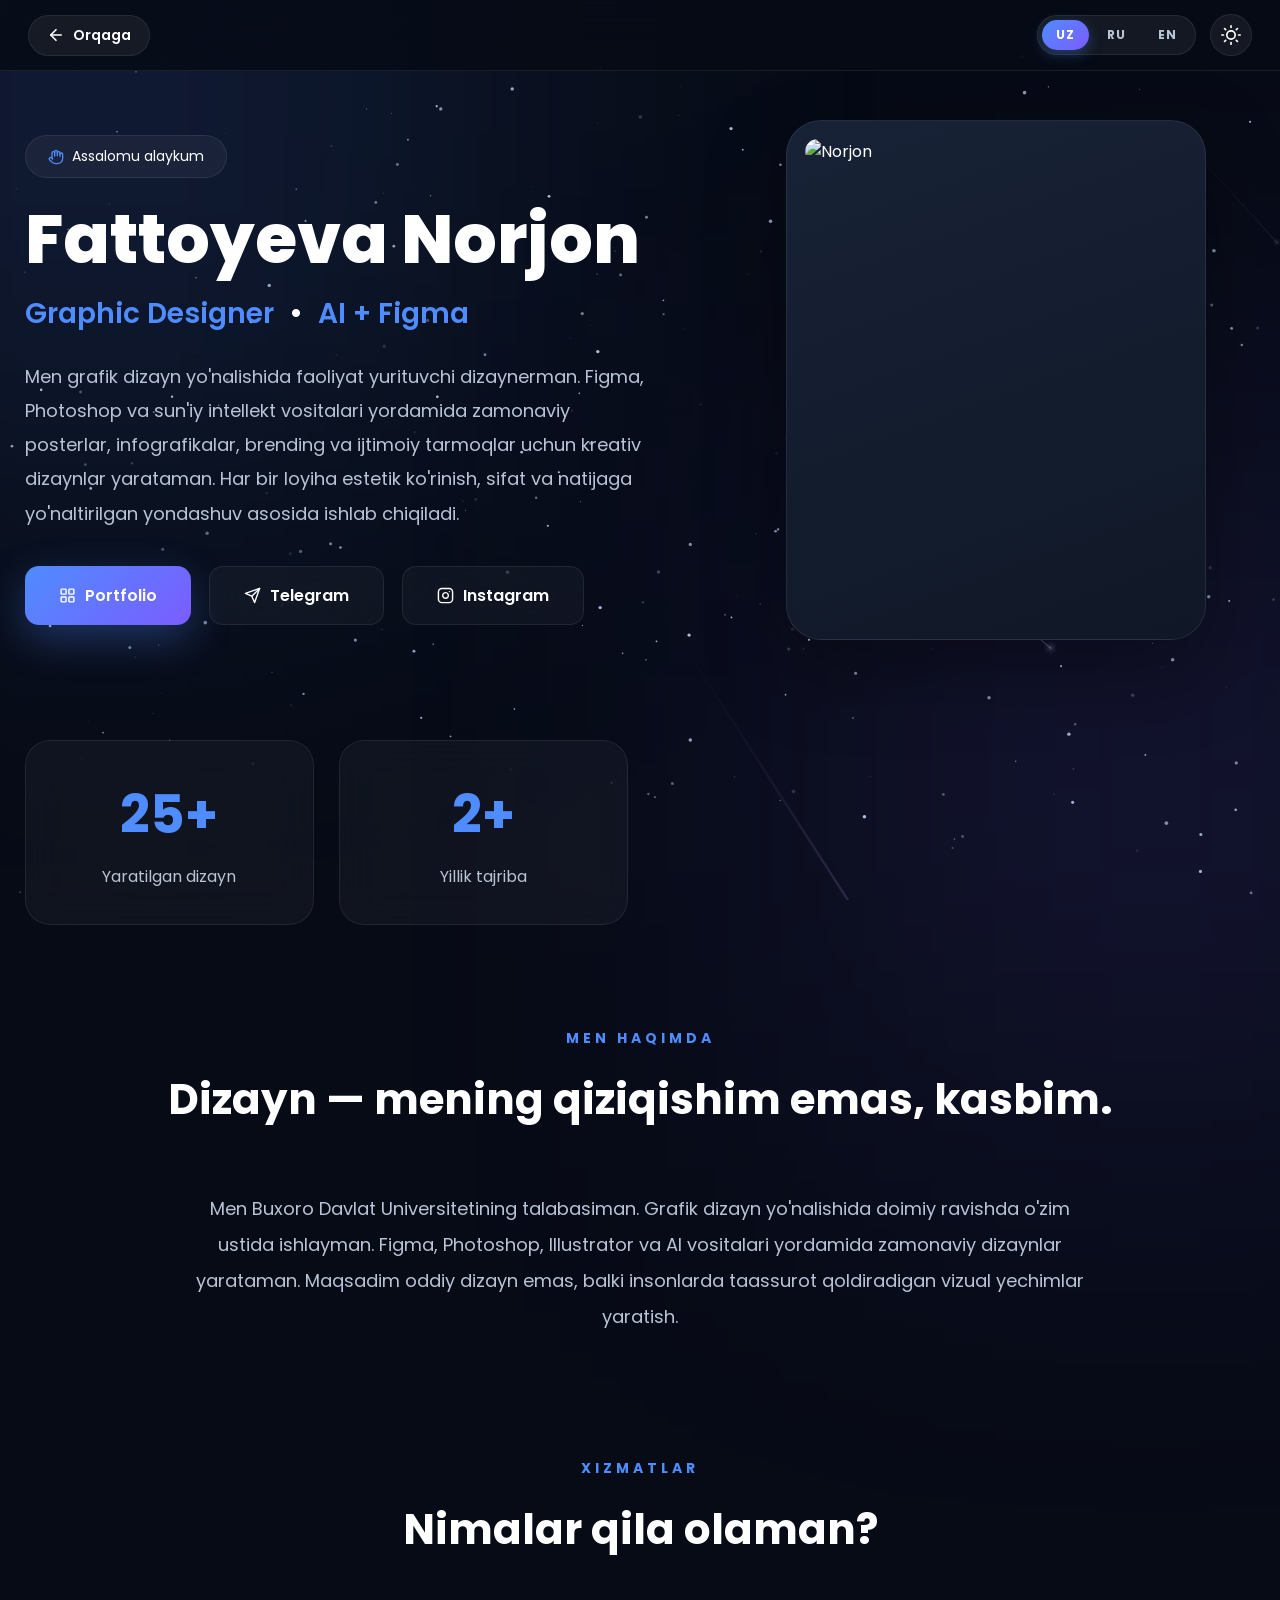
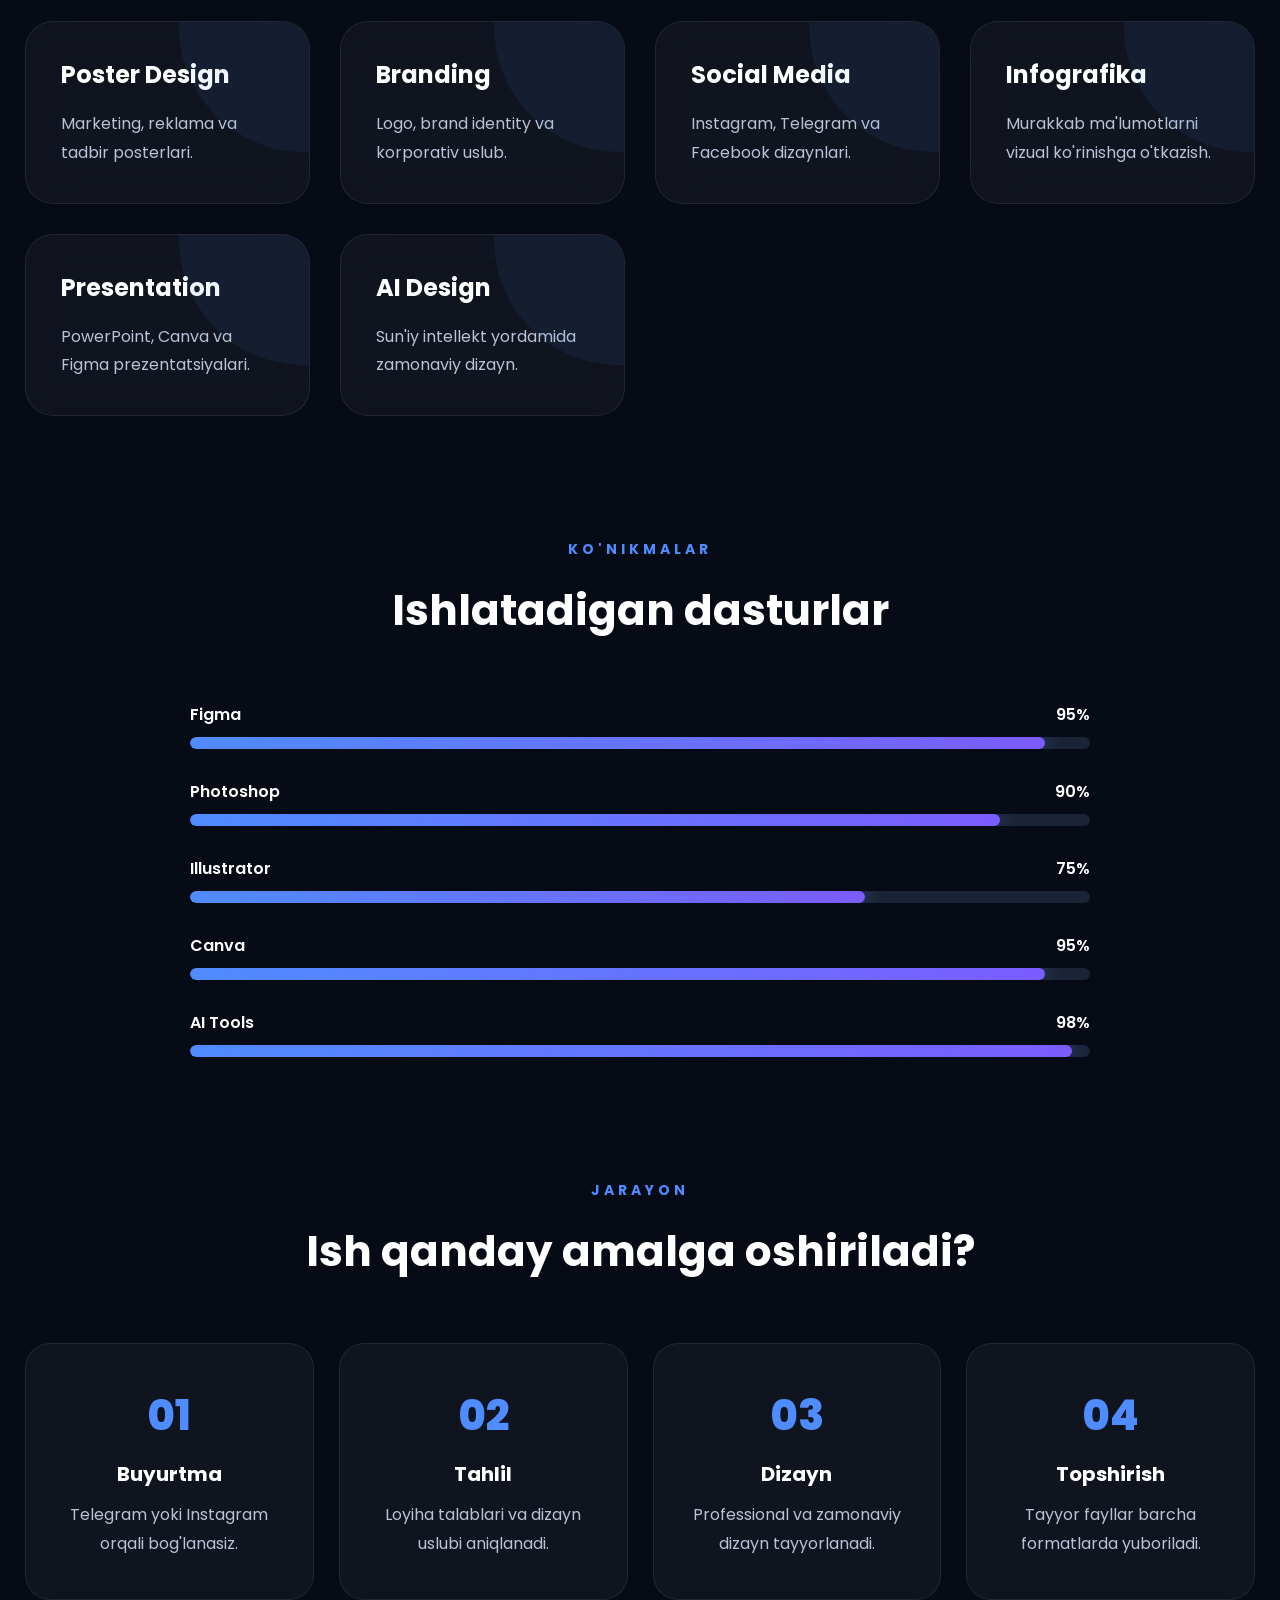
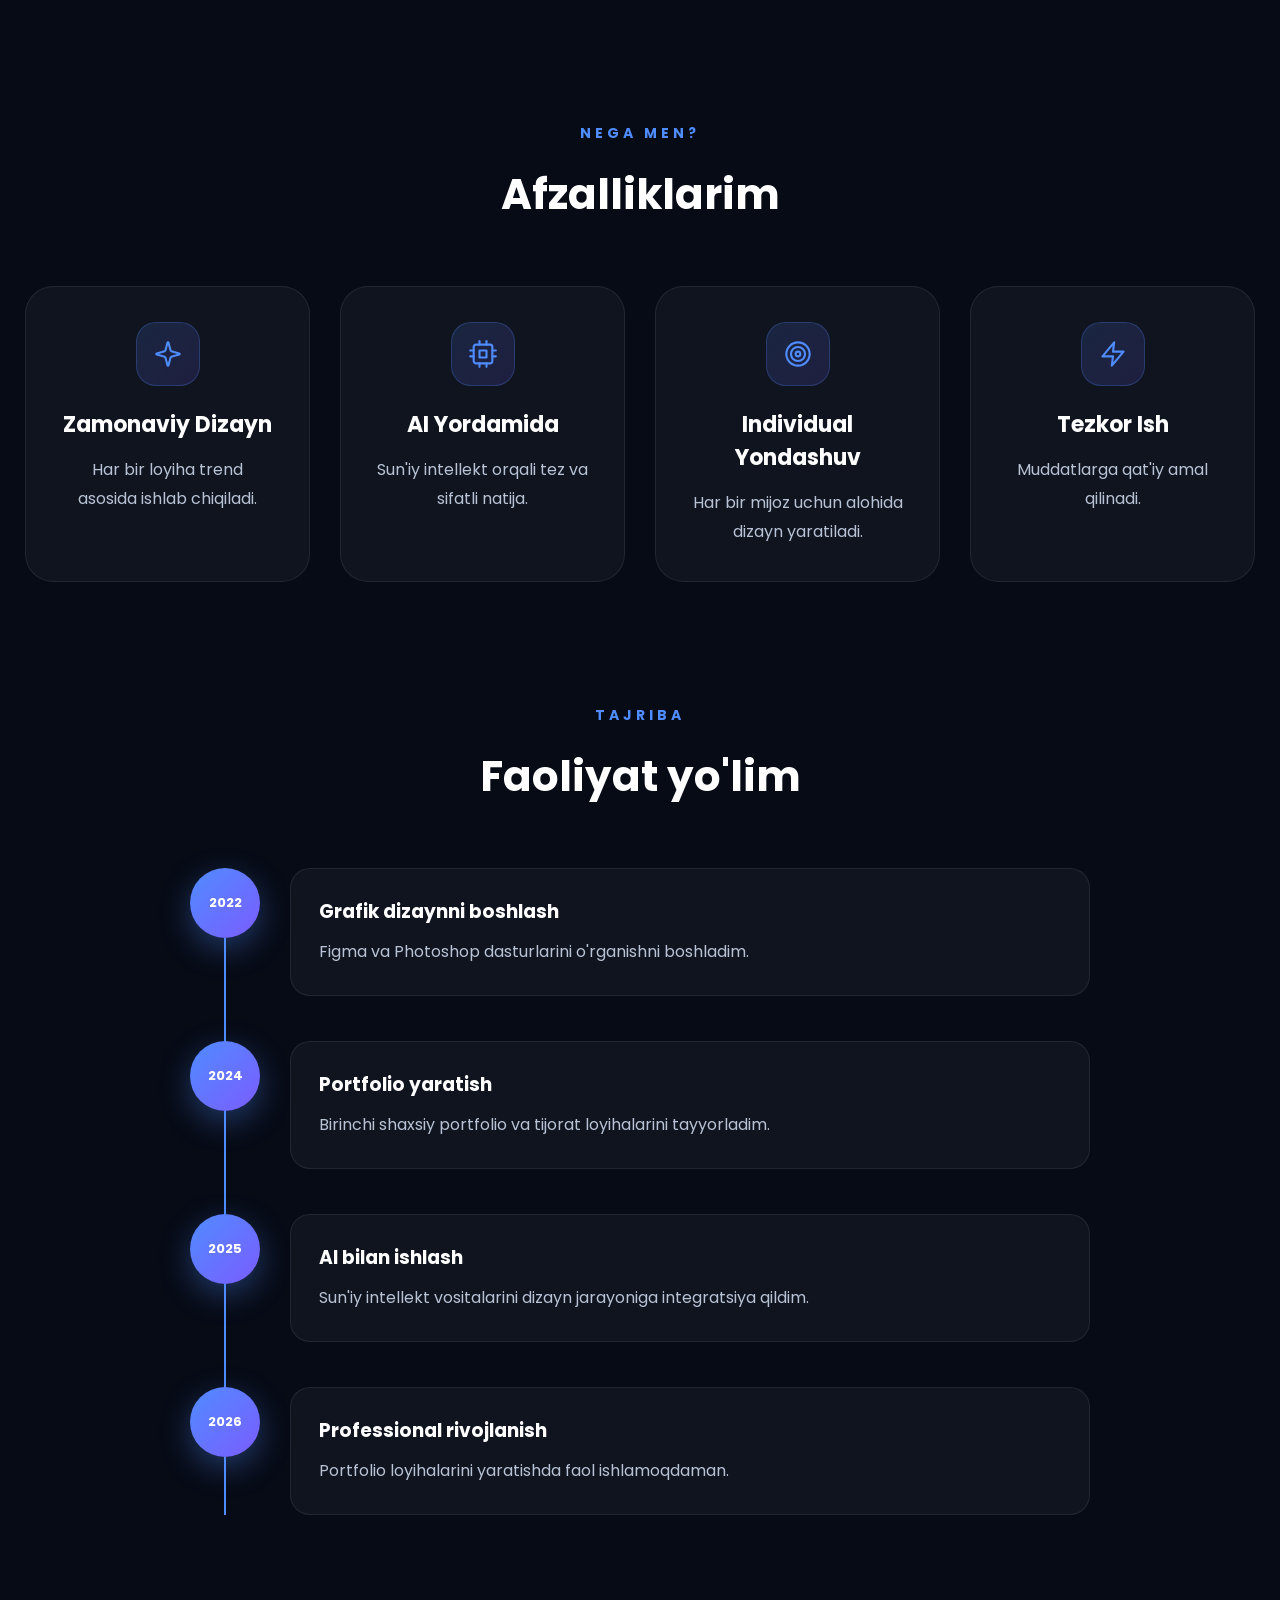
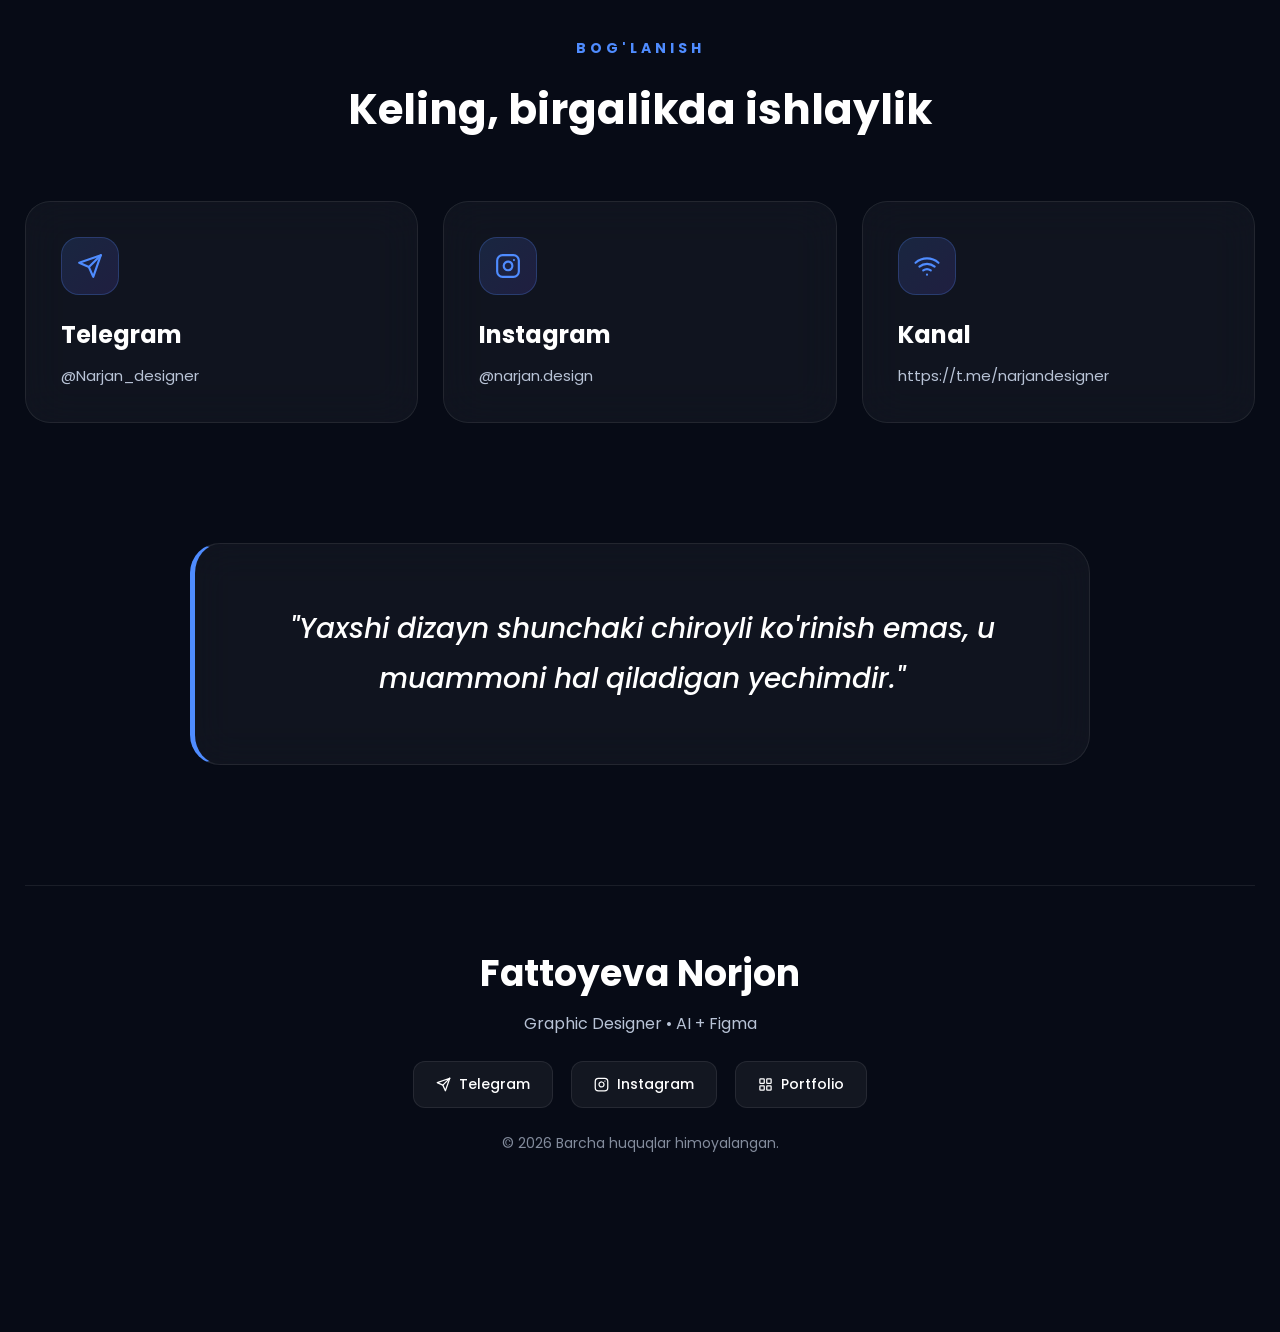
==== about2.html @ 1edca481 "Add files via upload" ====
<!DOCTYPE html>
<html lang="uz" data-theme="dark">

<head>
    <meta charset="UTF-8">
    <meta name="viewport" content="width=device-width, initial-scale=1.0">
    <title>Men haqimda | Fattoyeva Norjon | Dizayner</title>
    <link rel="stylesheet" href="style2.css">
    <link href="https://fonts.googleapis.com/css2?family=Poppins:wght@300;400;500;600;700;800&display=swap" rel="stylesheet">
</head>

<body>

    <canvas id="starCanvas" aria-hidden="true"></canvas>

    <!-- TOP BAR: Back + Language + Theme -->
    <div class="topbar">
        <a href="index.html" class="back-btn" id="backBtn">
            <svg width="18" height="18" viewBox="0 0 24 24" fill="none" stroke="currentColor" stroke-width="2.2" stroke-linecap="round" stroke-linejoin="round"><path d="M19 12H5"/><path d="m12 5-7 7 7 7"/></svg>
            <span data-i18n="back">Orqaga</span>
        </a>

        <div class="topbar-right">
            <!-- Language switcher -->
            <div class="lang-switcher">
                <button class="lang-btn active" data-lang="uz">UZ</button>
                <button class="lang-btn" data-lang="ru">RU</button>
                <button class="lang-btn" data-lang="en">EN</button>
            </div>

            <!-- Theme toggle -->
            <button class="theme-toggle" id="themeToggle" aria-label="Toggle theme">
                <span class="theme-icon sun">
                    <svg width="20" height="20" viewBox="0 0 24 24" fill="none" stroke="currentColor" stroke-width="2" stroke-linecap="round" stroke-linejoin="round"><circle cx="12" cy="12" r="5"/><line x1="12" y1="1" x2="12" y2="3"/><line x1="12" y1="21" x2="12" y2="23"/><line x1="4.22" y1="4.22" x2="5.64" y2="5.64"/><line x1="18.36" y1="18.36" x2="19.78" y2="19.78"/><line x1="1" y1="12" x2="3" y2="12"/><line x1="21" y1="12" x2="23" y2="12"/><line x1="4.22" y1="19.78" x2="5.64" y2="18.36"/><line x1="18.36" y1="5.64" x2="19.78" y2="4.22"/></svg>
                </span>
                <span class="theme-icon moon">
                    <svg width="20" height="20" viewBox="0 0 24 24" fill="none" stroke="currentColor" stroke-width="2" stroke-linecap="round" stroke-linejoin="round"><path d="M21 12.79A9 9 0 1 1 11.21 3 7 7 0 0 0 21 12.79z"/></svg>
                </span>
            </button>
        </div>
    </div>

    <section class="about2">
        <div class="about2-container">

            <!-- HERO -->
            <div class="about2-hero">
                <div class="about2-left">
                    <span class="about2-badge">
                        <svg width="16" height="16" viewBox="0 0 24 24" fill="none" stroke="currentColor" stroke-width="2" stroke-linecap="round" stroke-linejoin="round"><path d="M18 11V6a2 2 0 0 0-2-2 2 2 0 0 0-2 2"/><path d="M14 10V4a2 2 0 0 0-2-2 2 2 0 0 0-2 2v2"/><path d="M10 10.5V6a2 2 0 0 0-2-2 2 2 0 0 0-2 2v8"/><path d="M18 8a2 2 0 1 1 4 0v6a8 8 0 0 1-8 8h-2c-2.8 0-4.5-.86-5.99-2.34l-3.6-3.6a2 2 0 0 1 2.83-2.82L7 15"/></svg>
                        <span data-i18n="greeting">Assalomu alaykum</span>
                    </span>
                    <h1 class="about2-name">Fattoyeva Norjon</h1>
                    <h2 class="about2-job">Graphic Designer <span>•</span> AI + Figma</h2>
                    <p class="about2-text" data-i18n="heroDesc">
                        Men grafik dizayn yo'nalishida faoliyat yurituvchi dizaynerman. Figma, Photoshop va sun'iy intellekt vositalari yordamida zamonaviy posterlar, infografikalar, brending va ijtimoiy tarmoqlar uchun kreativ dizaynlar yarataman. Har bir loyiha estetik ko'rinish,
                        sifat va natijaga yo'naltirilgan yondashuv asosida ishlab chiqiladi.
                    </p>
                    <div class="about2-buttons">
                        <a href="image.html" class="about2-btn">
                            <svg width="18" height="18" viewBox="0 0 24 24" fill="none" stroke="currentColor" stroke-width="2" stroke-linecap="round" stroke-linejoin="round"><rect x="3" y="3" width="7" height="7" rx="1"/><rect x="14" y="3" width="7" height="7" rx="1"/><rect x="14" y="14" width="7" height="7" rx="1"/><rect x="3" y="14" width="7" height="7" rx="1"/></svg>                            Portfolio
                        </a>
                        <a href="https://t.me/Narjan_designer" class="about2-btn2">
                            <svg width="18" height="18" viewBox="0 0 24 24" fill="none" stroke="currentColor" stroke-width="2" stroke-linecap="round" stroke-linejoin="round"><line x1="22" y1="2" x2="11" y2="13"/><polygon points="22 2 15 22 11 13 2 9 22 2"/></svg>                            Telegram
                        </a>
                        <a href="https://instagram.com/narjan_designer" class="about2-btn2">
                            <svg width="18" height="18" viewBox="0 0 24 24" fill="none" stroke="currentColor" stroke-width="2" stroke-linecap="round" stroke-linejoin="round"><rect x="2" y="2" width="20" height="20" rx="5" ry="5"/><path d="M16 11.37A4 4 0 1 1 12.63 8 4 4 0 0 1 16 11.37z"/><line x1="17.5" y1="6.5" x2="17.51" y2="6.5"/></svg>                            Instagram
                        </a>
                    </div>
                </div>
                <div class="about2-right">
                    <div class="about2-image">
                        <img src="images/narjan.png" alt="Norjon">
                    </div>
                </div>
            </div>

            <!-- STATS -->
            <div class="about2-stats">
                <div class="about2-stat">
                    <h2>25+</h2>
                    <p data-i18n="stat1">Yaratilgan dizayn</p>
                </div>
                <div class="about2-stat">
                    <h2>2+</h2>
                    <p data-i18n="stat2">Yillik tajriba</p>
                </div>
            </div>

            <!-- ABOUT -->
            <section class="about2-about">
                <div class="about2-title">
                    <span data-i18n="aboutLabel">MEN HAQIMDA</span>
                    <h2 data-i18n="aboutTitle">Dizayn — mening qiziqishim emas, kasbim.</h2>
                </div>
                <p data-i18n="aboutDesc">
                    Men Buxoro Davlat Universitetining talabasiman. Grafik dizayn yo'nalishida doimiy ravishda o'zim ustida ishlayman. Figma, Photoshop, Illustrator va AI vositalari yordamida zamonaviy dizaynlar yarataman. Maqsadim oddiy dizayn emas, balki insonlarda taassurot
                    qoldiradigan vizual yechimlar yaratish.
                </p>
            </section>

            <!-- SERVICES -->
            <section class="about2-services">
                <div class="about2-title">
                    <span data-i18n="servicesLabel">XIZMATLAR</span>
                    <h2 data-i18n="servicesTitle">Nimalar qila olaman?</h2>
                </div>
                <div class="about2-grid">
                    <div class="about2-card">
                        <h3>Poster Design</h3>
                        <p data-i18n="service1">Marketing, reklama va tadbir posterlari.</p>
                    </div>
                    <div class="about2-card">
                        <h3>Branding</h3>
                        <p data-i18n="service2">Logo, brand identity va korporativ uslub.</p>
                    </div>
                    <div class="about2-card">
                        <h3>Social Media</h3>
                        <p data-i18n="service3">Instagram, Telegram va Facebook dizaynlari.</p>
                    </div>
                    <div class="about2-card">
                        <h3>Infografika</h3>
                        <p data-i18n="service4">Murakkab ma'lumotlarni vizual ko'rinishga o'tkazish.</p>
                    </div>
                    <div class="about2-card">
                        <h3>Presentation</h3>
                        <p data-i18n="service5">PowerPoint, Canva va Figma prezentatsiyalari.</p>
                    </div>
                    <div class="about2-card">
                        <h3>AI Design</h3>
                        <p data-i18n="service6">Sun'iy intellekt yordamida zamonaviy dizayn.</p>
                    </div>
                </div>
            </section>

            <!-- SKILLS -->
            <section class="about2-skills">
                <div class="about2-title">
                    <span data-i18n="skillsLabel">KO'NIKMALAR</span>
                    <h2 data-i18n="skillsTitle">Ishlatadigan dasturlar</h2>
                </div>
                <div class="about2-skill-list">
                    <div class="about2-skill">
                        <div class="about2-skill-head"><span>Figma</span><span>95%</span></div>
                        <div class="about2-progress">
                            <div class="about2-progress-fill" style="width:95%"></div>
                        </div>
                    </div>
                    <div class="about2-skill">
                        <div class="about2-skill-head"><span>Photoshop</span><span>90%</span></div>
                        <div class="about2-progress">
                            <div class="about2-progress-fill" style="width:90%"></div>
                        </div>
                    </div>
                    <div class="about2-skill">
                        <div class="about2-skill-head"><span>Illustrator</span><span>75%</span></div>
                        <div class="about2-progress">
                            <div class="about2-progress-fill" style="width:75%"></div>
                        </div>
                    </div>
                    <div class="about2-skill">
                        <div class="about2-skill-head"><span>Canva</span><span>95%</span></div>
                        <div class="about2-progress">
                            <div class="about2-progress-fill" style="width:95%"></div>
                        </div>
                    </div>
                    <div class="about2-skill">
                        <div class="about2-skill-head"><span>AI Tools</span><span>98%</span></div>
                        <div class="about2-progress">
                            <div class="about2-progress-fill" style="width:98%"></div>
                        </div>
                    </div>
                </div>
            </section>

            <!-- PROCESS -->
            <section class="about2-process">
                <div class="about2-title">
                    <span data-i18n="processLabel">JARAYON</span>
                    <h2 data-i18n="processTitle">Ish qanday amalga oshiriladi?</h2>
                </div>
                <div class="about2-process-grid">
                    <div class="about2-process-card">
                        <h3>01</h3>
                        <h4 data-i18n="p1title">Buyurtma</h4>
                        <p data-i18n="p1desc">Telegram yoki Instagram orqali bog'lanasiz.</p>
                    </div>
                    <div class="about2-process-card">
                        <h3>02</h3>
                        <h4 data-i18n="p2title">Tahlil</h4>
                        <p data-i18n="p2desc">Loyiha talablari va dizayn uslubi aniqlanadi.</p>
                    </div>
                    <div class="about2-process-card">
                        <h3>03</h3>
                        <h4 data-i18n="p3title">Dizayn</h4>
                        <p data-i18n="p3desc">Professional va zamonaviy dizayn tayyorlanadi.</p>
                    </div>
                    <div class="about2-process-card">
                        <h3>04</h3>
                        <h4 data-i18n="p4title">Topshirish</h4>
                        <p data-i18n="p4desc">Tayyor fayllar barcha formatlarda yuboriladi.</p>
                    </div>
                </div>
            </section>

            <!-- WHY ME -->
            <section class="about2-why">
                <div class="about2-title">
                    <span data-i18n="whyLabel">NEGA MEN?</span>
                    <h2 data-i18n="whyTitle">Afzalliklarim</h2>
                </div>
                <div class="about2-why-grid">
                    <div class="about2-why-card">
                        <div class="about2-why-icon">
                            <svg width="28" height="28" viewBox="0 0 24 24" fill="none" stroke="currentColor" stroke-width="1.8" stroke-linecap="round" stroke-linejoin="round"><path d="M9.937 15.5A2 2 0 0 0 8.5 14.063l-6.135-1.582a.5.5 0 0 1 0-.962L8.5 9.936A2 2 0 0 0 9.937 8.5l1.582-6.135a.5.5 0 0 1 .963 0L14.063 8.5A2 2 0 0 0 15.5 9.937l6.135 1.581a.5.5 0 0 1 0 .964L15.5 14.063a2 2 0 0 0-1.437 1.437l-1.582 6.135a.5.5 0 0 1-.963 0z"/></svg>
                        </div>
                        <h3 data-i18n="why1title">Zamonaviy Dizayn</h3>
                        <p data-i18n="why1desc">Har bir loyiha trend asosida ishlab chiqiladi.</p>
                    </div>
                    <div class="about2-why-card">
                        <div class="about2-why-icon">
                            <svg width="28" height="28" viewBox="0 0 24 24" fill="none" stroke="currentColor" stroke-width="1.8" stroke-linecap="round" stroke-linejoin="round"><rect x="4" y="4" width="16" height="16" rx="2"/><rect x="9" y="9" width="6" height="6"/><line x1="9" y1="1" x2="9" y2="4"/><line x1="15" y1="1" x2="15" y2="4"/><line x1="9" y1="20" x2="9" y2="23"/><line x1="15" y1="20" x2="15" y2="23"/><line x1="20" y1="9" x2="23" y2="9"/><line x1="20" y1="14" x2="23" y2="14"/><line x1="1" y1="9" x2="4" y2="9"/><line x1="1" y1="14" x2="4" y2="14"/></svg>
                        </div>
                        <h3 data-i18n="why2title">AI Yordamida</h3>
                        <p data-i18n="why2desc">Sun'iy intellekt orqali tez va sifatli natija.</p>
                    </div>
                    <div class="about2-why-card">
                        <div class="about2-why-icon">
                            <svg width="28" height="28" viewBox="0 0 24 24" fill="none" stroke="currentColor" stroke-width="1.8" stroke-linecap="round" stroke-linejoin="round"><circle cx="12" cy="12" r="10"/><circle cx="12" cy="12" r="6"/><circle cx="12" cy="12" r="2"/></svg>
                        </div>
                        <h3 data-i18n="why3title">Individual Yondashuv</h3>
                        <p data-i18n="why3desc">Har bir mijoz uchun alohida dizayn yaratiladi.</p>
                    </div>
                    <div class="about2-why-card">
                        <div class="about2-why-icon">
                            <svg width="28" height="28" viewBox="0 0 24 24" fill="none" stroke="currentColor" stroke-width="1.8" stroke-linecap="round" stroke-linejoin="round"><polygon points="13 2 3 14 12 14 11 22 21 10 12 10 13 2"/></svg>
                        </div>
                        <h3 data-i18n="why4title">Tezkor Ish</h3>
                        <p data-i18n="why4desc">Muddatlarga qat'iy amal qilinadi.</p>
                    </div>
                </div>
            </section>

            <!-- EXPERIENCE -->
            <section class="about2-experience">
                <div class="about2-title">
                    <span data-i18n="expLabel">TAJRIBA</span>
                    <h2 data-i18n="expTitle">Faoliyat yo'lim</h2>
                </div>
                <div class="about2-timeline">
                    <div class="about2-time-item">
                        <div class="about2-year">2022</div>
                        <div class="about2-content">
                            <h3 data-i18n="exp1title">Grafik dizaynni boshlash</h3>
                            <p data-i18n="exp1desc">Figma va Photoshop dasturlarini o'rganishni boshladim.</p>
                        </div>
                    </div>
                    <div class="about2-time-item">
                        <div class="about2-year">2024</div>
                        <div class="about2-content">
                            <h3 data-i18n="exp2title">Portfolio yaratish</h3>
                            <p data-i18n="exp2desc">Birinchi shaxsiy portfolio va tijorat loyihalarini tayyorladim.</p>
                        </div>
                    </div>
                    <div class="about2-time-item">
                        <div class="about2-year">2025</div>
                        <div class="about2-content">
                            <h3 data-i18n="exp3title">AI bilan ishlash</h3>
                            <p data-i18n="exp3desc">Sun'iy intellekt vositalarini dizayn jarayoniga integratsiya qildim.</p>
                        </div>
                    </div>
                    <div class="about2-time-item">
                        <div class="about2-year">2026</div>
                        <div class="about2-content">
                            <h3 data-i18n="exp4title">Professional rivojlanish</h3>
                            <p data-i18n="exp4desc">Portfolio loyihalarini yaratishda faol ishlamoqdaman.</p>
                        </div>
                    </div>
                </div>
            </section>

            <!-- CONTACT -->
            <section class="about2-contact">
                <div class="about2-title">
                    <span data-i18n="contactLabel">BOG'LANISH</span>
                    <h2 data-i18n="contactTitle">Keling, birgalikda ishlaylik</h2>
                </div>
                <div class="about2-contact-grid">
                    <a href="https://t.me/Narjan_designer" class="about2-contact-card">
                        <div class="about2-contact-icon">
                            <svg width="26" height="26" viewBox="0 0 24 24" fill="none" stroke="currentColor" stroke-width="2" stroke-linecap="round" stroke-linejoin="round"><line x1="22" y1="2" x2="11" y2="13"/><polygon points="22 2 15 22 11 13 2 9 22 2"/></svg>
                        </div>
                        <h3>Telegram</h3>
                        <p>@Narjan_designer</p>
                    </a>
                    <a href="#" class="about2-contact-card">
                        <div class="about2-contact-icon">
                            <svg width="26" height="26" viewBox="0 0 24 24" fill="none" stroke="currentColor" stroke-width="2" stroke-linecap="round" stroke-linejoin="round"><rect x="2" y="2" width="20" height="20" rx="5" ry="5"/><path d="M16 11.37A4 4 0 1 1 12.63 8 4 4 0 0 1 16 11.37z"/><line x1="17.5" y1="6.5" x2="17.51" y2="6.5"/></svg>
                        </div>
                        <h3>Instagram</h3>
                        <p>@narjan.design</p>
                    </a>
                    <a href="https://t.me/narjandesigner" class="about2-contact-card">
                        <div class="about2-contact-icon">
                            <svg width="26" height="26" viewBox="0 0 24 24" fill="none" stroke="currentColor" stroke-width="2" stroke-linecap="round" stroke-linejoin="round"><path d="M5 12.55a11 11 0 0 1 14.08 0"/><path d="M1.42 9a16 16 0 0 1 21.16 0"/><path d="M8.53 16.11a6 6 0 0 1 6.95 0"/><line x1="12" y1="20" x2="12.01" y2="20"/></svg>
                        </div>
                        <h3 data-i18n="channel">Kanal</h3>
                        <p>https://t.me/narjandesigner</p>
                    </a>
                </div>
            </section>

            <!-- QUOTE -->
            <section class="about2-quote">
                <blockquote data-i18n="quote">
                    "Yaxshi dizayn shunchaki chiroyli ko'rinish emas, u muammoni hal qiladigan yechimdir."
                </blockquote>
            </section>

            <!-- FOOTER -->
            <footer class="about2-footer">
                <h2>Fattoyeva Norjon</h2>
                <p>Graphic Designer • AI + Figma</p>
                <div class="about2-social">
                    <a href="https://t.me/Narjan_designer">
                        <svg width="16" height="16" viewBox="0 0 24 24" fill="none" stroke="currentColor" stroke-width="2" stroke-linecap="round" stroke-linejoin="round"><line x1="22" y1="2" x2="11" y2="13"/><polygon points="22 2 15 22 11 13 2 9 22 2"/></svg>                        Telegram
                    </a>
                    <a href="https://instagram.com/narjan.design">
                        <svg width="16" height="16" viewBox="0 0 24 24" fill="none" stroke="currentColor" stroke-width="2" stroke-linecap="round" stroke-linejoin="round"><rect x="2" y="2" width="20" height="20" rx="5" ry="5"/><path d="M16 11.37A4 4 0 1 1 12.63 8 4 4 0 0 1 16 11.37z"/><line x1="17.5" y1="6.5" x2="17.51" y2="6.5"/></svg>                        Instagram
                    </a>
                    <a href="image.html">
                        <svg width="16" height="16" viewBox="0 0 24 24" fill="none" stroke="currentColor" stroke-width="2" stroke-linecap="round" stroke-linejoin="round"><rect x="3" y="3" width="7" height="7" rx="1"/><rect x="14" y="3" width="7" height="7" rx="1"/><rect x="14" y="14" width="7" height="7" rx="1"/><rect x="3" y="14" width="7" height="7" rx="1"/></svg>                        Portfolio
                    </a>
                </div>
                <p class="about2-copy" data-i18n="copyright">© 2026 Barcha huquqlar himoyalangan.</p>
            </footer>

        </div>
    </section>

    <script>
        /* ══════════════════════════════════════
                                                                       1. TRANSLATIONS
                                                                    ══════════════════════════════════════ */
        const translations = {
            uz: {
                back: "Orqaga",
                greeting: "Assalomu alaykum",
                heroDesc: "Men grafik dizayn yo'nalishida faoliyat yurituvchi dizaynerman. Figma, Photoshop va sun'iy intellekt vositalari yordamida zamonaviy posterlar, infografikalar, brending va ijtimoiy tarmoqlar uchun kreativ dizaynlar yarataman. Har bir loyiha estetik ko'rinish, sifat va natijaga yo'naltirilgan yondashuv asosida ishlab chiqiladi.",
                stat1: "Yaratilgan dizayn",
                stat2: "Yillik tajriba",
                aboutLabel: "MEN HAQIMDA",
                aboutTitle: "Dizayn — mening qiziqishim emas, kasbim.",
                aboutDesc: "Men Buxoro Davlat Universitetining talabasiman. Grafik dizayn yo'nalishida doimiy ravishda o'zim ustida ishlayman. Figma, Photoshop, Illustrator va AI vositalari yordamida zamonaviy dizaynlar yarataman. Maqsadim oddiy dizayn emas, balki insonlarda taassurot qoldiradigan vizual yechimlar yaratish.",
                servicesLabel: "XIZMATLAR",
                servicesTitle: "Nimalar qila olaman?",
                service1: "Marketing, reklama va tadbir posterlari.",
                service2: "Logo, brand identity va korporativ uslub.",
                service3: "Instagram, Telegram va Facebook dizaynlari.",
                service4: "Murakkab ma'lumotlarni vizual ko'rinishga o'tkazish.",
                service5: "PowerPoint, Canva va Figma prezentatsiyalari.",
                service6: "Sun'iy intellekt yordamida zamonaviy dizayn.",
                skillsLabel: "KO'NIKMALAR",
                skillsTitle: "Ishlatadigan dasturlar",
                processLabel: "JARAYON",
                processTitle: "Ish qanday amalga oshiriladi?",
                p1title: "Buyurtma",
                p1desc: "Telegram yoki Instagram orqali bog'lanasiz.",
                p2title: "Tahlil",
                p2desc: "Loyiha talablari va dizayn uslubi aniqlanadi.",
                p3title: "Dizayn",
                p3desc: "Professional va zamonaviy dizayn tayyorlanadi.",
                p4title: "Topshirish",
                p4desc: "Tayyor fayllar barcha formatlarda yuboriladi.",
                whyLabel: "NEGA MEN?",
                whyTitle: "Afzalliklarim",
                why1title: "Zamonaviy Dizayn",
                why1desc: "Har bir loyiha trend asosida ishlab chiqiladi.",
                why2title: "AI Yordamida",
                why2desc: "Sun'iy intellekt orqali tez va sifatli natija.",
                why3title: "Individual Yondashuv",
                why3desc: "Har bir mijoz uchun alohida dizayn yaratiladi.",
                why4title: "Tezkor Ish",
                why4desc: "Muddatlarga qat'iy amal qilinadi.",
                expLabel: "TAJRIBA",
                expTitle: "Faoliyat yo'lim",
                exp1title: "Grafik dizaynni boshlash",
                exp1desc: "Figma va Photoshop dasturlarini o'rganishni boshladim.",
                exp2title: "Portfolio yaratish",
                exp2desc: "Birinchi shaxsiy portfolio va tijorat loyihalarini tayyorladim.",
                exp3title: "AI bilan ishlash",
                exp3desc: "Sun'iy intellekt vositalarini dizayn jarayoniga integratsiya qildim.",
                exp4title: "Professional rivojlanish",
                exp4desc: "Portfolio loyihalarini yaratishda faol ishlamoqdaman.",
                contactLabel: "BOG'LANISH",
                contactTitle: "Keling, birgalikda ishlaylik",
                channel: "Kanal",
                quote: '"Yaxshi dizayn shunchaki chiroyli ko\'rinish emas, u muammoni hal qiladigan yechimdir."',
                copyright: "© 2026 Barcha huquqlar himoyalangan."
            },
            ru: {
                back: "Назад",
                greeting: "Добро пожаловать",
                heroDesc: "Я дизайнер, работающий в сфере графического дизайна. Создаю современные постеры, инфографику, брендинг и креативные дизайны для социальных сетей с помощью Figma, Photoshop и инструментов искусственного интеллекта. Каждый проект разрабатывается с акцентом на эстетику, качество и результат.",
                stat1: "Создано дизайнов",
                stat2: "Лет опыта",
                aboutLabel: "ОБО МНЕ",
                aboutTitle: "Дизайн — это не хобби, это моя профессия.",
                aboutDesc: "Я студент Бухарского государственного университета. Постоянно совершенствую себя в области графического дизайна. Создаю современные дизайны с помощью Figma, Photoshop, Illustrator и инструментов AI. Моя цель — не просто дизайн, а визуальные решения, которые оставляют впечатление.",
                servicesLabel: "УСЛУГИ",
                servicesTitle: "Что я умею?",
                service1: "Постеры для маркетинга, рекламы и мероприятий.",
                service2: "Логотип, фирменный стиль и корпоративный дизайн.",
                service3: "Дизайн для Instagram, Telegram и Facebook.",
                service4: "Преобразование сложных данных в визуальный формат.",
                service5: "Презентации в PowerPoint, Canva и Figma.",
                service6: "Современный дизайн с помощью искусственного интеллекта.",
                skillsLabel: "НАВЫКИ",
                skillsTitle: "Инструменты",
                processLabel: "ПРОЦЕСС",
                processTitle: "Как происходит работа?",
                p1title: "Заказ",
                p1desc: "Свяжитесь через Telegram или Instagram.",
                p2title: "Анализ",
                p2desc: "Определяются требования и стиль дизайна.",
                p3title: "Дизайн",
                p3desc: "Подготавливается профессиональный современный дизайн.",
                p4title: "Сдача",
                p4desc: "Готовые файлы отправляются во всех форматах.",
                whyLabel: "ПОЧЕМУ Я?",
                whyTitle: "Мои преимущества",
                why1title: "Современный дизайн",
                why1desc: "Каждый проект разрабатывается на основе трендов.",
                why2title: "С помощью AI",
                why2desc: "Быстрый и качественный результат через ИИ.",
                why3title: "Индивидуальный подход",
                why3desc: "Для каждого клиента создаётся уникальный дизайн.",
                why4title: "Быстрая работа",
                why4desc: "Строгое соблюдение сроков.",
                expLabel: "ОПЫТ",
                expTitle: "Мой путь",
                exp1title: "Начало графического дизайна",
                exp1desc: "Начал изучать Figma и Photoshop.",
                exp2title: "Создание портфолио",
                exp2desc: "Подготовил первое портфолио и коммерческие проекты.",
                exp3title: "Работа с AI",
                exp3desc: "Интегрировал инструменты ИИ в процесс дизайна.",
                exp4title: "Профессиональное развитие",
                exp4desc: "Активно работаю над созданием портфолио.",
                contactLabel: "КОНТАКТЫ",
                contactTitle: "Давайте работать вместе",
                channel: "Канал",
                quote: '"Хороший дизайн — это не просто красивый вид, это решение, которое решает проблему."',
                copyright: "© 2026 Все права защищены."
            },
            en: {
                back: "Back",
                greeting: "Welcome",
                heroDesc: "I am a graphic designer specializing in visual design. I create modern posters, infographics, branding, and creative designs for social media using Figma, Photoshop, and AI tools. Every project is developed with a focus on aesthetics, quality, and results.",
                stat1: "Designs Created",
                stat2: "Years of Experience",
                aboutLabel: "ABOUT ME",
                aboutTitle: "Design is not just my passion — it's my profession.",
                aboutDesc: "I am a student at Bukhara State University. I constantly improve myself in graphic design. I create modern designs using Figma, Photoshop, Illustrator, and AI tools. My goal is not just design, but visual solutions that leave a lasting impression.",
                servicesLabel: "SERVICES",
                servicesTitle: "What can I do?",
                service1: "Marketing, advertising, and event posters.",
                service2: "Logo, brand identity, and corporate style.",
                service3: "Instagram, Telegram, and Facebook designs.",
                service4: "Transforming complex data into visual formats.",
                service5: "PowerPoint, Canva, and Figma presentations.",
                service6: "Modern design powered by artificial intelligence.",
                skillsLabel: "SKILLS",
                skillsTitle: "Tools I use",
                processLabel: "PROCESS",
                processTitle: "How does it work?",
                p1title: "Order",
                p1desc: "Contact me via Telegram or Instagram.",
                p2title: "Analysis",
                p2desc: "Project requirements and design style are defined.",
                p3title: "Design",
                p3desc: "A professional and modern design is prepared.",
                p4title: "Delivery",
                p4desc: "Final files are delivered in all formats.",
                whyLabel: "WHY ME?",
                whyTitle: "My Advantages",
                why1title: "Modern Design",
                why1desc: "Every project is developed based on current trends.",
                why2title: "AI-Powered",
                why2desc: "Fast and high-quality results through AI.",
                why3title: "Individual Approach",
                why3desc: "A unique design is created for each client.",
                why4title: "Fast Delivery",
                why4desc: "Strict adherence to deadlines.",
                expLabel: "EXPERIENCE",
                expTitle: "My Journey",
                exp1title: "Starting Graphic Design",
                exp1desc: "Started learning Figma and Photoshop.",
                exp2title: "Building Portfolio",
                exp2desc: "Prepared first personal portfolio and commercial projects.",
                exp3title: "Working with AI",
                exp3desc: "Integrated AI tools into the design process.",
                exp4title: "Professional Growth",
                exp4desc: "Actively working on portfolio projects.",
                contactLabel: "CONTACT",
                contactTitle: "Let's work together",
                channel: "Channel",
                quote: '"Good design is not just a beautiful appearance — it is a solution that solves a problem."',
                copyright: "© 2026 All rights reserved."
            }
        };

        let currentLang = localStorage.getItem('lang') || 'uz';

        function applyLang(lang) {
            currentLang = lang;
            localStorage.setItem('lang', lang);
            const t = translations[lang];
            document.querySelectorAll('[data-i18n]').forEach(el => {
                const key = el.getAttribute('data-i18n');
                if (t[key] !== undefined) el.textContent = t[key];
            });
            document.querySelectorAll('.lang-btn').forEach(btn => {
                btn.classList.toggle('active', btn.dataset.lang === lang);
            });
            document.documentElement.lang = lang;
        }

        document.querySelectorAll('.lang-btn').forEach(btn => {
            btn.addEventListener('click', () => applyLang(btn.dataset.lang));
        });

        applyLang(currentLang);

        /* ══════════════════════════════════════
           2. THEME TOGGLE
        ══════════════════════════════════════ */
        const html = document.documentElement;
        const themeToggle = document.getElementById('themeToggle');
        let currentTheme = localStorage.getItem('theme') || 'dark';

        function applyTheme(theme) {
            currentTheme = theme;
            html.setAttribute('data-theme', theme);
            localStorage.setItem('theme', theme);
        }

        themeToggle.addEventListener('click', () => {
            applyTheme(currentTheme === 'dark' ? 'light' : 'dark');
        });

        applyTheme(currentTheme);

        /* ══════════════════════════════════════
           3. STAR CANVAS
        ══════════════════════════════════════ */
        (function() {
            const canvas = document.getElementById('starCanvas');
            const ctx = canvas.getContext('2d');

            function setSize() {
                canvas.width = window.innerWidth;
                canvas.height = window.innerHeight;
            }
            setSize();

            if (window.matchMedia('(prefers-reduced-motion: reduce)').matches) return;

            /* ── Background stars — 400 ── */
            const BG_COUNT = 300;
            const bgStars = Array.from({
                length: BG_COUNT
            }, () => ({
                x: Math.random() * canvas.width,
                y: Math.random() * canvas.height,
                r: Math.random() * 1.6 + 0.2,
                alpha: Math.random() * 0.75 + 0.15,
                da: (Math.random() * 0.007 + 0.002) * (Math.random() > .5 ? 1 : -1),
                hue: Math.random() > .6 ? '180,210,255' : (Math.random() > .5 ? '210,180,255' : '255,240,200')
            }));

            function getStarColor() {
                return html.getAttribute('data-theme') === 'light' ? '#3a5fa0' : '#c8d8ff';
            }

            function drawBgStars() {
                const col = getStarColor();
                bgStars.forEach(s => {
                    s.alpha += s.da;
                    if (s.alpha > 0.9) {
                        s.alpha = 0.9;
                        s.da *= -1;
                    }
                    if (s.alpha < 0.08) {
                        s.alpha = 0.08;
                        s.da *= -1;
                    }
                    ctx.save();
                    ctx.globalAlpha = s.alpha;
                    ctx.beginPath();
                    ctx.arc(s.x, s.y, s.r, 0, Math.PI * 2);
                    ctx.fillStyle = col;
                    ctx.fill();
                    ctx.restore();
                });
            }

            /* ── Shooting stars — max 5 ── */
            const MAX = 10;
            const pool = [];

            function spawn() {
                const fromTop = Math.random() < 0.6;
                let x, y;
                if (fromTop) {
                    x = Math.random() * canvas.width;
                    y = -60;
                } else {
                    x = -60;
                    y = Math.random() * canvas.height * 0.6;
                }
                const angle = Math.PI / 4 + (Math.random() - 0.5) * 0.45;
                const spd = Math.random() * 14 + 6;
                const hue = Math.random() > .45 ? '160,200,255' : '200,160,255';
                return {
                    x,
                    y,
                    vx: Math.cos(angle) * spd,
                    vy: Math.sin(angle) * spd,
                    spd,
                    len: Math.random() * 300 + 140,
                    w: Math.random() * 1.6 + 0.8,
                    alpha: 0,
                    fadingIn: true,
                    hue
                };
            }

            /* Staggered initial stars */
            for (let i = 0; i < 6; i++) {
                const s = spawn();
                const skip = Math.floor(Math.random() * 120);
                s.x += s.vx * skip;
                s.y += s.vy * skip;
                s.alpha = Math.random() * 0.75 + 0.1;
                s.fadingIn = false;
                pool.push(s);
            }

            function drawShooter(s) {
                const tx = s.x - (s.vx / s.spd) * s.len;
                const ty = s.y - (s.vy / s.spd) * s.len;
                const g = ctx.createLinearGradient(s.x, s.y, tx, ty);
                g.addColorStop(0, `rgba(255,255,255,${s.alpha})`);
                g.addColorStop(0.12, `rgba(${s.hue},${(s.alpha*.75).toFixed(2)})`);
                g.addColorStop(0.55, `rgba(${s.hue},${(s.alpha*.12).toFixed(2)})`);
                g.addColorStop(1, `rgba(${s.hue},0)`);
                ctx.save();
                ctx.beginPath();
                ctx.moveTo(s.x, s.y);
                ctx.lineTo(tx, ty);
                ctx.strokeStyle = g;
                ctx.lineWidth = s.w;
                ctx.lineCap = 'round';
                ctx.stroke();
                const gl = ctx.createRadialGradient(s.x, s.y, 0, s.x, s.y, s.w * 5.5);
                gl.addColorStop(0, `rgba(255,255,255,${s.alpha})`);
                gl.addColorStop(.45, `rgba(${s.hue},${(s.alpha*.45).toFixed(2)})`);
                gl.addColorStop(1, 'rgba(100,140,255,0)');
                ctx.beginPath();
                ctx.arc(s.x, s.y, s.w * 5.5, 0, Math.PI * 2);
                ctx.fillStyle = gl;
                ctx.fill();
                if (s.alpha > 0.55) {
                    ctx.globalAlpha = s.alpha * 0.65;
                    ctx.strokeStyle = '#ffffff';
                    ctx.lineWidth = 0.7;
                    const sp = s.w * 8;
                    ctx.beginPath();
                    ctx.moveTo(s.x - sp, s.y);
                    ctx.lineTo(s.x + sp, s.y);
                    ctx.moveTo(s.x, s.y - sp);
                    ctx.lineTo(s.x, s.y + sp);
                    ctx.stroke();
                }
                ctx.restore();
            }

            let lastSpawn = 0,
                animId;

            function animate(now) {
                ctx.clearRect(0, 0, canvas.width, canvas.height);
                drawBgStars();

                if (pool.length < MAX && now - lastSpawn > 1000 + Math.random() * 2000) {
                    pool.push(spawn());
                    lastSpawn = now;
                }

                for (let i = pool.length - 1; i >= 0; i--) {
                    const s = pool[i];
                    s.fadingIn ?
                        (s.alpha = Math.min(1, s.alpha + 0.045), s.alpha >= 1 && (s.fadingIn = false)) :
                        (s.alpha = Math.max(0, s.alpha - 0.006));
                    s.x += s.vx;
                    s.y += s.vy;
                    drawShooter(s);
                    if (s.alpha <= 0 || s.x > canvas.width + 400 || s.y > canvas.height + 400) pool.splice(i, 1);
                }
                animId = requestAnimationFrame(animate);
            }
            animId = requestAnimationFrame(animate);

            window.addEventListener('resize', () => {
                setSize();
                bgStars.forEach(s => {
                    if (s.x > canvas.width) s.x = Math.random() * canvas.width;
                    if (s.y > canvas.height) s.y = Math.random() * canvas.height;
                });
            });

            document.addEventListener('visibilitychange', () => {
                document.hidden ? cancelAnimationFrame(animId) : (animId = requestAnimationFrame(animate));
            });
        })();
    </script>

</body>

</html>
---- style2.css ----
/* =====================================
   ABOUT2.CSS — Dark/Light + i18n + Back btn
====================================== */

@import url('https://fonts.googleapis.com/css2?family=Poppins:wght@300;400;500;600;700;800&display=swap');

/* ── DARK mode (default) ── */
:root {
    --bg:       #070b16;
    --card:     #101827;
    --card2:    #182236;
    --text:     #ffffff;
    --text2:    #b8c3d6;
    --primary:  #4f8cff;
    --primary2: #7b5cff;
    --border:   rgba(255,255,255,.08);
    --topbar-bg: rgba(7,11,22,.85);
    --topbar-border: rgba(255,255,255,.08);
    --back-hover: rgba(79,140,255,.15);
    --lang-bg:   rgba(255,255,255,.06);
    --lang-active-bg: linear-gradient(135deg,#4f8cff,#7b5cff);
    --progress-track: #1b2436;
    --timeline-line: #4f8cff;
    --glow1: #4f8cff25;
    --glow2: #7b5cff20;
}

/* ── LIGHT mode ── */
[data-theme="light"] {
    --bg:       #f0f4ff;
    --card:     #ffffff;
    --card2:    #e8eeff;
    --text:     #0d1b3e;
    --text2:    #4a5a7a;
    --primary:  #2563eb;
    --primary2: #7c3aed;
    --border:   rgba(0,0,50,.10);
    --topbar-bg: rgba(240,244,255,.90);
    --topbar-border: rgba(0,0,50,.10);
    --back-hover: rgba(37,99,235,.12);
    --lang-bg:   rgba(0,0,50,.07);
    --lang-active-bg: linear-gradient(135deg,#2563eb,#7c3aed);
    --progress-track: #dde3f0;
    --timeline-line: #2563eb;
    --glow1: #2563eb18;
    --glow2: #7c3aed14;
}

* { margin:0; padding:0; box-sizing:border-box; }

html { scroll-behavior:smooth; }

body {
    font-family: Poppins, sans-serif;
    background: var(--bg);
    color: var(--text);
    overflow-x: hidden;
    transition: background .4s, color .4s;
}

/* ── Star canvas ── */
#starCanvas {
    position:fixed; inset:0;
    width:100%; height:100%;
    z-index:-1; pointer-events:none; display:block;
}

/* ── Background glows ── */
body::before {
    content:""; position:fixed;
    width:700px; height:700px; left:-250px; top:-250px;
    background: var(--glow1); filter:blur(180px); z-index:-2;
    transition: background .4s;
}
body::after {
    content:""; position:fixed;
    width:650px; height:650px; right:-200px; bottom:-200px;
    background: var(--glow2); filter:blur(180px); z-index:-2;
    transition: background .4s;
}

/* ══════════════════════════════════════
   TOP BAR
══════════════════════════════════════ */
.topbar {
    position: fixed;
    top: 0; left: 0; right: 0;
    z-index: 1000;
    display: flex;
    align-items: center;
    justify-content: space-between;
    padding: 14px 28px;
    background: var(--topbar-bg);
    border-bottom: 1px solid var(--topbar-border);
    backdrop-filter: blur(20px);
    -webkit-backdrop-filter: blur(20px);
    transition: background .4s, border-color .4s;
}

.topbar-right {
    display: flex;
    align-items: center;
    gap: 14px;
}

/* Back button */
.back-btn {
    display: inline-flex;
    align-items: center;
    gap: 8px;
    text-decoration: none;
    color: var(--text);
    font-size: 14px;
    font-weight: 600;
    padding: 9px 18px;
    border-radius: 50px;
    border: 1px solid var(--border);
    background: var(--lang-bg);
    transition: .3s;
}
.back-btn:hover {
    background: var(--back-hover);
    border-color: var(--primary);
    color: var(--primary);
    transform: translateX(-3px);
}
.back-btn svg { flex-shrink:0; transition: transform .3s; }
.back-btn:hover svg { transform: translateX(-3px); }

/* Language switcher */
.lang-switcher {
    display: flex;
    gap: 4px;
    background: var(--lang-bg);
    border: 1px solid var(--border);
    border-radius: 50px;
    padding: 4px;
}
.lang-btn {
    background: none;
    border: none;
    cursor: pointer;
    color: var(--text2);
    font-family: Poppins, sans-serif;
    font-size: 12px;
    font-weight: 700;
    padding: 6px 14px;
    border-radius: 50px;
    transition: .25s;
    letter-spacing: 1px;
}
.lang-btn:hover { color: var(--primary); }
.lang-btn.active {
    background: var(--lang-active-bg);
    color: #fff;
    box-shadow: 0 4px 14px rgba(79,140,255,.35);
}

/* Theme toggle */
.theme-toggle {
    background: var(--lang-bg);
    border: 1px solid var(--border);
    border-radius: 50%;
    width: 42px; height: 42px;
    display: flex; align-items: center; justify-content: center;
    cursor: pointer;
    color: var(--text);
    transition: .3s;
    position: relative;
    overflow: hidden;
}
.theme-toggle:hover {
    border-color: var(--primary);
    box-shadow: 0 0 16px rgba(79,140,255,.3);
}
.theme-icon {
    position: absolute;
    display: flex; align-items: center; justify-content: center;
    transition: opacity .35s, transform .35s;
}
.theme-icon.sun  { opacity:1; transform:scale(1); }
.theme-icon.moon { opacity:0; transform:scale(.6) rotate(-90deg); }

[data-theme="light"] .theme-icon.sun  { opacity:0; transform:scale(.6) rotate(90deg); }
[data-theme="light"] .theme-icon.moon { opacity:1; transform:scale(1) rotate(0deg); }

/* ══════════════════════════════════════
   LAYOUT
══════════════════════════════════════ */
.about2 { padding: 120px 25px 100px; }
.about2-container { max-width:1300px; margin:auto; }

/* Hero */
.about2-hero {
    display:grid; grid-template-columns:1.1fr .9fr;
    gap:80px; align-items:center; margin-bottom:100px;
}

/* Badge */
.about2-badge {
    display:inline-flex; align-items:center; gap:8px;
    padding:10px 22px;
    background: rgba(255,255,255,.05);
    border:1px solid var(--border);
    border-radius:100px; font-size:14px; margin-bottom:25px;
    backdrop-filter:blur(15px);
    transition: background .4s, border-color .4s;
}
[data-theme="light"] .about2-badge { background: rgba(37,99,235,.07); }
.about2-badge svg { color:var(--primary); flex-shrink:0; }

/* Name */
.about2-name { font-size:68px; font-weight:800; line-height:1.1; margin-bottom:15px; }

/* Job */
.about2-job { font-size:28px; font-weight:600; color:var(--primary); margin-bottom:25px; }
.about2-job span { margin:0 8px; color:var(--text); }

/* Description */
.about2-text {
    font-size:18px; line-height:1.9; color:var(--text2);
    max-width:620px; margin-bottom:35px;
}

/* Buttons */
.about2-buttons { display:flex; gap:18px; flex-wrap:wrap; }

.about2-btn {
    background: linear-gradient(135deg,var(--primary),var(--primary2));
    color:#fff; text-decoration:none; padding:16px 34px;
    border-radius:14px; font-weight:600; transition:.35s;
    box-shadow: 0 15px 40px rgba(79,140,255,.3);
    display:inline-flex; align-items:center; gap:9px;
}
.about2-btn:hover { transform:translateY(-6px); }

.about2-btn2 {
    text-decoration:none; padding:16px 34px; border-radius:14px;
    font-weight:600; color:var(--text); border:1px solid var(--border);
    background: rgba(255,255,255,.04);
    backdrop-filter:blur(20px); transition:.35s;
    display:inline-flex; align-items:center; gap:9px;
}
[data-theme="light"] .about2-btn2 { background:rgba(37,99,235,.06); }
.about2-btn2:hover { background:rgba(255,255,255,.08); transform:translateY(-6px); }

/* Image */
.about2-right { display:flex; justify-content:center; }
.about2-image {
    width:420px; height:520px;
    background: linear-gradient(160deg,var(--card2),var(--card));
    border-radius:35px; padding:18px; border:1px solid var(--border);
    box-shadow:0 30px 80px rgba(0,0,0,.35); transition:.4s;
}
.about2-image:hover { transform:translateY(-10px); }
.about2-image img { width:100%; height:100%; object-fit:cover; border-radius:25px; }

/* Stats */
.about2-stats {
    display:grid; grid-template-columns:repeat(4,1fr);
    gap:25px; margin-bottom:100px;
}
.about2-stat {
    background: rgba(255,255,255,.04); border:1px solid var(--border);
    padding:35px; border-radius:25px; text-align:center;
    backdrop-filter:blur(20px); transition:.35s;
}
[data-theme="light"] .about2-stat { background: var(--card); box-shadow:0 4px 20px rgba(0,0,50,.08); }
.about2-stat:hover { transform:translateY(-10px); background:rgba(255,255,255,.06); }
.about2-stat h2 { font-size:52px; color:var(--primary); margin-bottom:10px; }
.about2-stat p  { color:var(--text2); }

/* Section title */
.about2-title { text-align:center; margin-bottom:60px; }
.about2-title span { color:var(--primary); font-size:14px; letter-spacing:4px; font-weight:700; }
.about2-title h2 { font-size:42px; margin-top:18px; font-weight:700; }

/* About */
.about2-about { margin-bottom:120px; }
.about2-about p { max-width:900px; margin:auto; text-align:center; font-size:18px; line-height:2; color:var(--text2); }

/* Services */
.about2-services { margin-bottom:120px; }
.about2-grid { display:grid; grid-template-columns:repeat(auto-fit,minmax(280px,1fr)); gap:30px; }
.about2-card {
    background: rgba(255,255,255,.04); border:1px solid var(--border);
    border-radius:28px; padding:35px; transition:.35s;
    backdrop-filter:blur(20px); position:relative; overflow:hidden;
}
[data-theme="light"] .about2-card { background: var(--card); box-shadow:0 4px 20px rgba(0,0,50,.07); }
.about2-card::before {
    content:""; position:absolute;
    width:250px; height:250px; right:-120px; top:-120px;
    background: rgba(79,140,255,.08); border-radius:50%; transition:.35s;
}
.about2-card:hover { transform:translateY(-12px); border-color:var(--primary); }
.about2-card:hover::before { transform:scale(1.3); }
.about2-card h3 { font-size:24px; margin-bottom:18px; }
.about2-card p  { color:var(--text2); line-height:1.8; }

/* Skills */
.about2-skills { margin-bottom:120px; }
.about2-skill-list { max-width:900px; margin:auto; }
.about2-skill { margin-bottom:30px; }
.about2-skill-head { display:flex; justify-content:space-between; margin-bottom:10px; font-weight:600; }
.about2-progress { width:100%; height:12px; background:var(--progress-track); border-radius:50px; overflow:hidden; }
.about2-progress-fill {
    height:100%; border-radius:50px;
    background:linear-gradient(90deg,var(--primary),var(--primary2));
    box-shadow:0 0 20px rgba(79,140,255,.45);
}

/* Process */
.about2-process { margin-bottom:120px; }
.about2-process-grid { display:grid; grid-template-columns:repeat(auto-fit,minmax(240px,1fr)); gap:25px; }
.about2-process-card {
    background: rgba(255,255,255,.04); border:1px solid var(--border);
    padding:40px 30px; border-radius:25px; text-align:center; transition:.35s;
}
[data-theme="light"] .about2-process-card { background: var(--card); box-shadow:0 4px 20px rgba(0,0,50,.07); }
.about2-process-card h3 { font-size:42px; color:var(--primary); font-weight:800; margin-bottom:12px; }
.about2-process-card h4 { font-size:20px; margin-bottom:12px; }
.about2-process-card p  { color:var(--text2); line-height:1.8; }
.about2-process-card:hover { transform:translateY(-8px); border-color:var(--primary); }

/* Why */
.about2-why { margin-bottom:120px; }
.about2-why-grid { display:grid; grid-template-columns:repeat(auto-fit,minmax(260px,1fr)); gap:30px; }
.about2-why-card {
    background: rgba(255,255,255,.04); border:1px solid var(--border);
    border-radius:28px; padding:35px; text-align:center; transition:.35s;
}
[data-theme="light"] .about2-why-card { background: var(--card); box-shadow:0 4px 20px rgba(0,0,50,.07); }
.about2-why-icon {
    width:64px; height:64px; margin:0 auto 22px;
    background:linear-gradient(135deg,rgba(79,140,255,.15),rgba(123,92,255,.15));
    border:1px solid rgba(79,140,255,.25); border-radius:20px;
    display:flex; align-items:center; justify-content:center; transition:.35s;
}
.about2-why-icon svg { color:var(--primary); transition:color .35s, transform .35s; }
.about2-why-card:hover .about2-why-icon {
    background:linear-gradient(135deg,var(--primary),var(--primary2));
    border-color:transparent; box-shadow:0 12px 32px rgba(79,140,255,.45);
}
.about2-why-card:hover .about2-why-icon svg { color:#fff; transform:scale(1.12); }
.about2-why-card:hover { transform:translateY(-10px); }
.about2-why-card h3 { margin:20px 0 15px; font-size:22px; }
.about2-why-card p  { font-size:16px; line-height:1.8; color:var(--text2); }

/* Experience */
.about2-experience { margin-bottom:120px; }
.about2-timeline { max-width:900px; margin:auto; position:relative; }
.about2-timeline::before {
    content:""; position:absolute; left:34px; top:0; bottom:0;
    width:2px; background:var(--timeline-line);
}
.about2-time-item { display:flex; gap:30px; margin-bottom:45px; position:relative; }
.about2-year {
    min-width:70px; height:70px;
    background:linear-gradient(135deg,#4f8cff,#7b5cff); border-radius:50%;
    display:flex; align-items:center; justify-content:center;
    font-weight:bold; color:#fff; font-size:13px;
    box-shadow:0 10px 30px rgba(79,140,255,.35); z-index:2;
}
.about2-content {
    background: rgba(255,255,255,.04); border:1px solid var(--border);
    padding:28px; border-radius:20px; flex:1;
}
[data-theme="light"] .about2-content { background:var(--card); box-shadow:0 4px 20px rgba(0,0,50,.07); }
.about2-content h3 { margin-bottom:12px; }
.about2-content p  { color:var(--text2); line-height:1.8; }

/* Contact */
.about2-contact { margin-bottom:120px; }
.about2-contact-grid { display:grid; grid-template-columns:repeat(auto-fit,minmax(260px,1fr)); gap:25px; }
.about2-contact-card {
    background: rgba(255,255,255,.04); border:1px solid var(--border);
    padding:35px; border-radius:25px; text-decoration:none; color:var(--text);
    transition:.35s; backdrop-filter:blur(20px);
}
[data-theme="light"] .about2-contact-card { background:var(--card); box-shadow:0 4px 20px rgba(0,0,50,.07); }
.about2-contact-card:hover { transform:translateY(-10px); border-color:var(--primary); box-shadow:0 15px 40px rgba(79,140,255,.25); }
.about2-contact-card h3 { font-size:24px; margin-bottom:12px; }
.about2-contact-card p  { color:var(--text2); font-size:15px; }
.about2-contact-icon {
    width:58px; height:58px;
    background:linear-gradient(135deg,rgba(79,140,255,.15),rgba(123,92,255,.15));
    border:1px solid rgba(79,140,255,.25); border-radius:18px;
    display:flex; align-items:center; justify-content:center;
    margin-bottom:22px; transition:.35s;
}
.about2-contact-card:hover .about2-contact-icon {
    background:linear-gradient(135deg,var(--primary),var(--primary2));
    border-color:transparent; box-shadow:0 10px 28px rgba(79,140,255,.45);
    transform:scale(1.08);
}
.about2-contact-icon svg { color:var(--primary); transition:color .35s; }
.about2-contact-card:hover .about2-contact-icon svg { color:#fff; }

/* Quote */
.about2-quote { margin-bottom:120px; }
.about2-quote blockquote {
    max-width:900px; margin:auto; padding:60px;
    background: rgba(255,255,255,.04); border:1px solid var(--border);
    border-left:5px solid var(--primary); border-radius:30px;
    font-size:28px; font-weight:500; line-height:1.8;
    text-align:center; font-style:italic; color:var(--text);
    backdrop-filter:blur(20px);
}
[data-theme="light"] .about2-quote blockquote { background:var(--card); box-shadow:0 4px 24px rgba(0,0,50,.07); }

/* Footer */
.about2-footer { padding:60px 20px; border-top:1px solid var(--border); text-align:center; }
.about2-footer h2 { font-size:36px; margin-bottom:10px; }
.about2-footer p  { color:var(--text2); margin-bottom:18px; }
.about2-social { display:flex; justify-content:center; gap:18px; flex-wrap:wrap; margin:25px 0; }
.about2-social a {
    text-decoration:none; padding:12px 22px; border-radius:12px;
    background: rgba(255,255,255,.05); border:1px solid var(--border);
    color:var(--text); transition:.3s; display:inline-flex; align-items:center;
    gap:8px; font-size:14px; font-weight:500;
}
[data-theme="light"] .about2-social a { background: var(--card); }
.about2-social a:hover { background:linear-gradient(135deg,#4f8cff,#7b5cff); color:#fff; transform:translateY(-5px); }
.about2-copy { font-size:14px; opacity:.7; margin-top:25px; }

/* SVG sizes */
.about2-btn svg, .about2-btn2 svg { width:17px; height:17px; flex-shrink:0; }
.about2-social a svg { width:15px; height:15px; flex-shrink:0; }

/* Hover animation consolidation */
.about2-card, .about2-stat, .about2-process-card,
.about2-why-card, .about2-contact-card, .about2-content { transition:.4s ease; }
.about2-card:hover, .about2-stat:hover, .about2-process-card:hover,
.about2-why-card:hover, .about2-contact-card:hover, .about2-content:hover { transform:translateY(-8px); }

/* ══════════════════════════════════════
   RESPONSIVE
══════════════════════════════════════ */
@media(max-width:1100px) {
    .about2-hero { grid-template-columns:1fr; text-align:center; }
    .about2-text { margin:auto auto 35px; }
    .about2-buttons { justify-content:center; }
    .about2-right { margin-top:40px; }
    .about2-image { width:350px; height:430px; }
}

@media(max-width:768px) {
    .topbar { padding:12px 16px; }
    .back-btn span { display:none; }
    .back-btn { padding:9px 12px; }
    .about2 { padding:100px 18px 70px; }
    .about2-name { font-size:42px; }
    .about2-job  { font-size:22px; }
    .about2-title h2 { font-size:32px; }
    .about2-stats { grid-template-columns:repeat(2,1fr); }
    .about2-image { width:100%; height:auto; }
    .about2-image img { height:auto; }
    .about2-timeline::before { display:none; }
    .about2-time-item { flex-direction:column; align-items:center; text-align:center; }
    .about2-content { width:100%; }
    .about2-quote blockquote { font-size:20px; padding:35px; }
}

@media(max-width:500px) {
    .lang-btn { padding:6px 10px; font-size:11px; }
    .about2-stats { grid-template-columns:1fr; }
    .about2-grid, .about2-process-grid,
    .about2-why-grid, .about2-contact-grid { grid-template-columns:1fr; }
    .about2-name { font-size:34px; }
    .about2-title h2 { font-size:26px; }
    .about2-btn, .about2-btn2 { width:100%; text-align:center; justify-content:center; }
    .about2-buttons { flex-direction:column; }
}
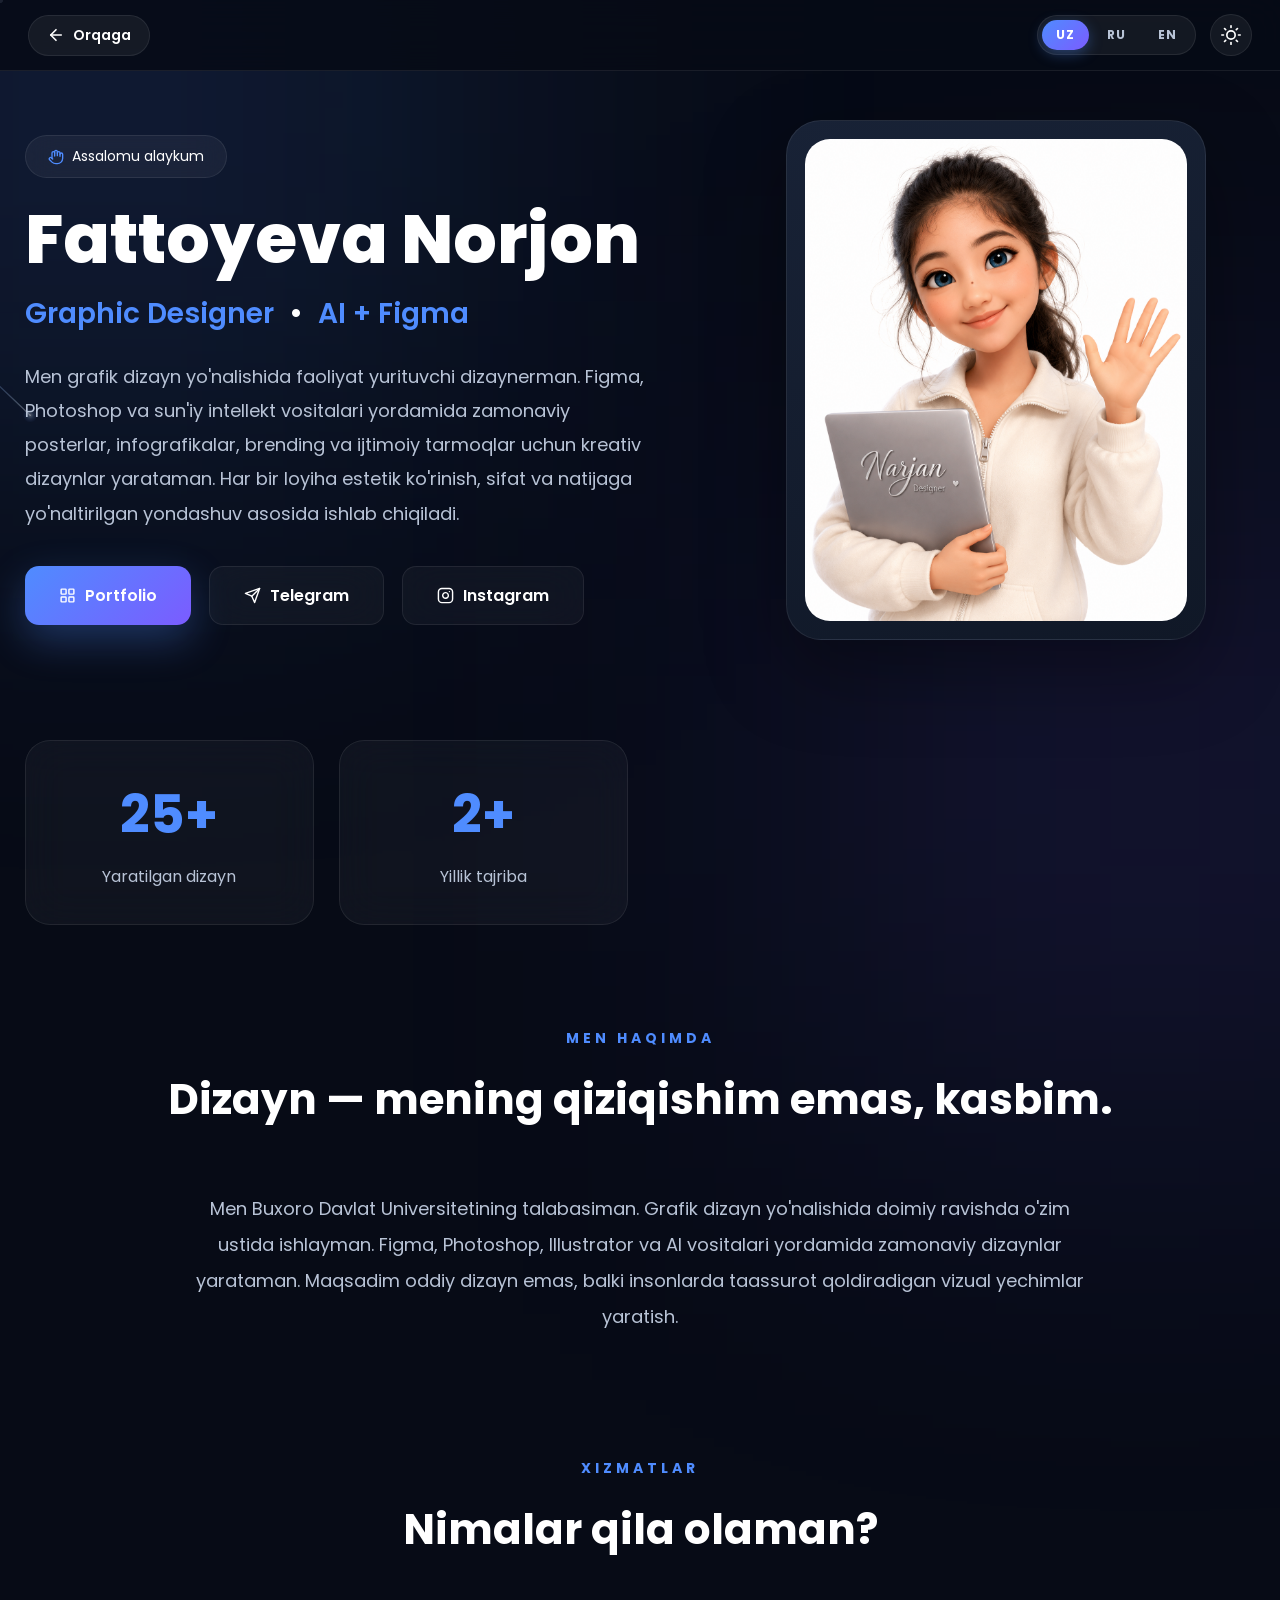
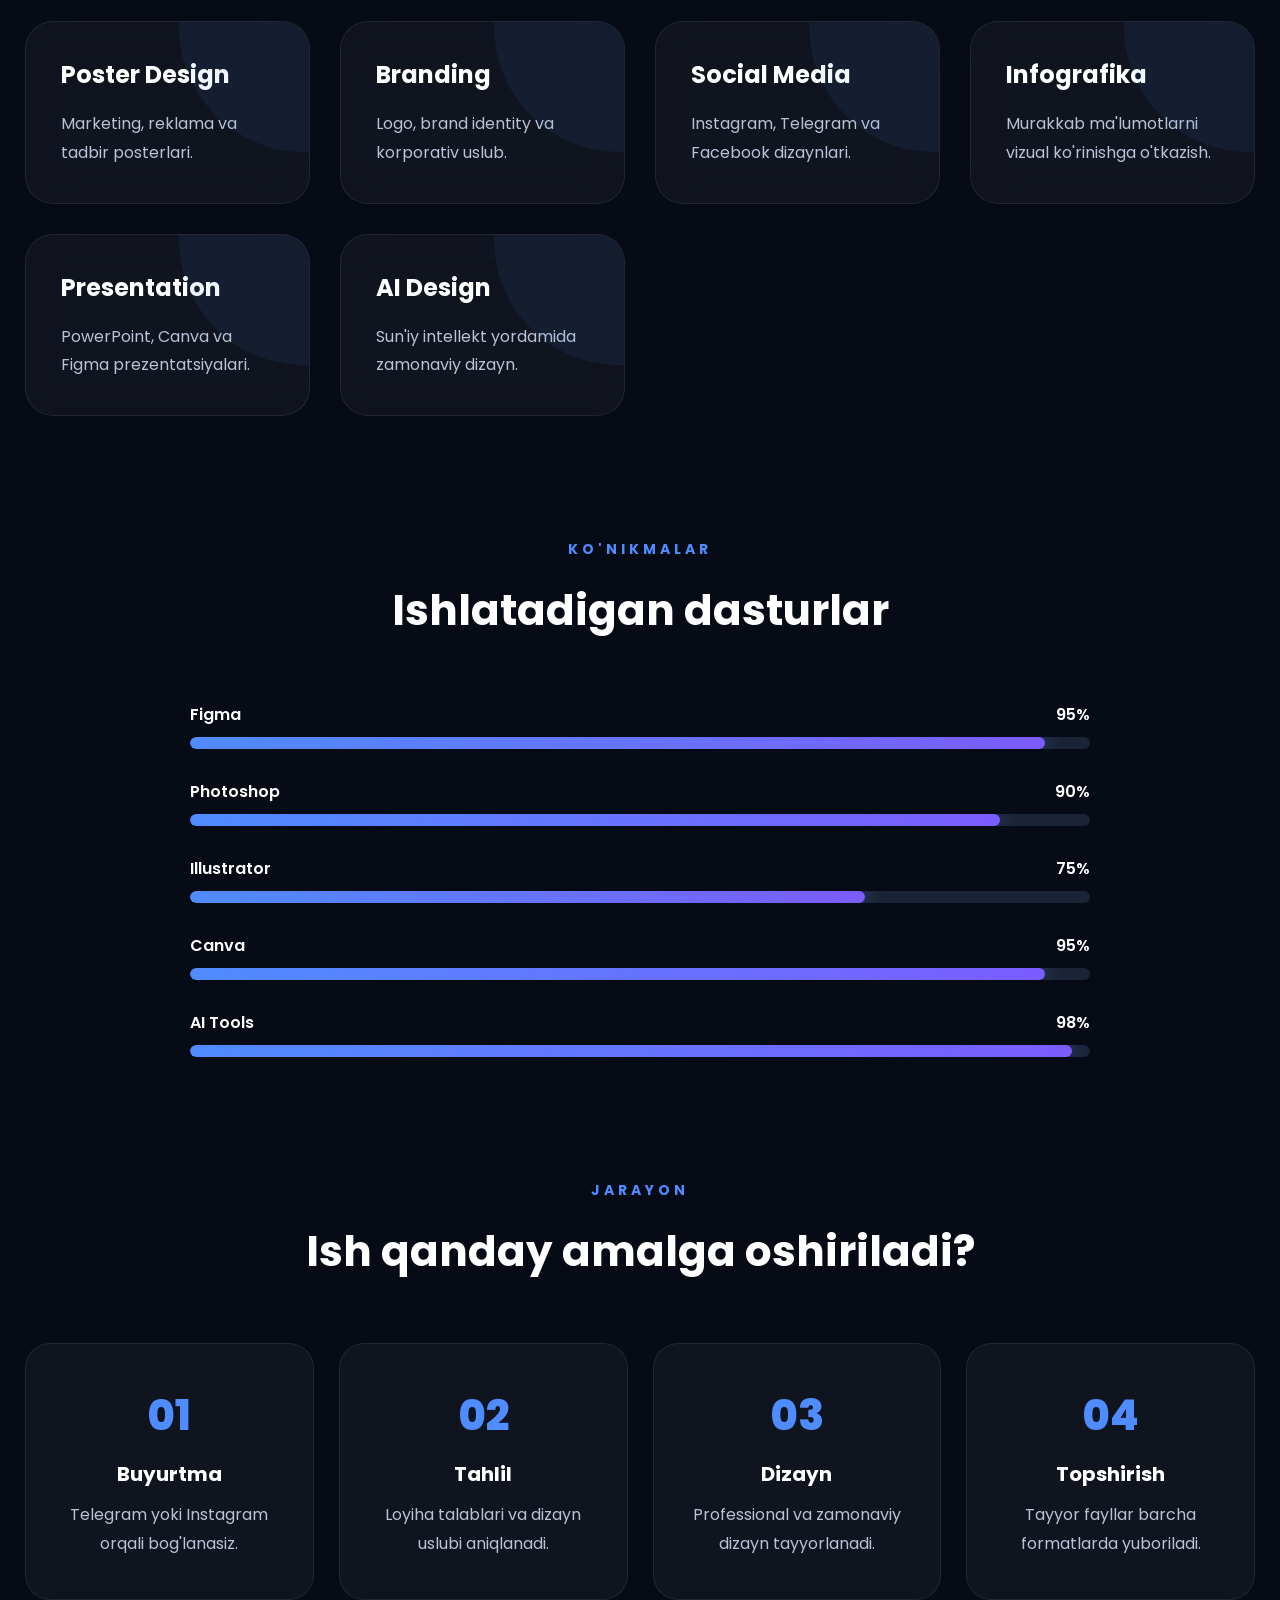
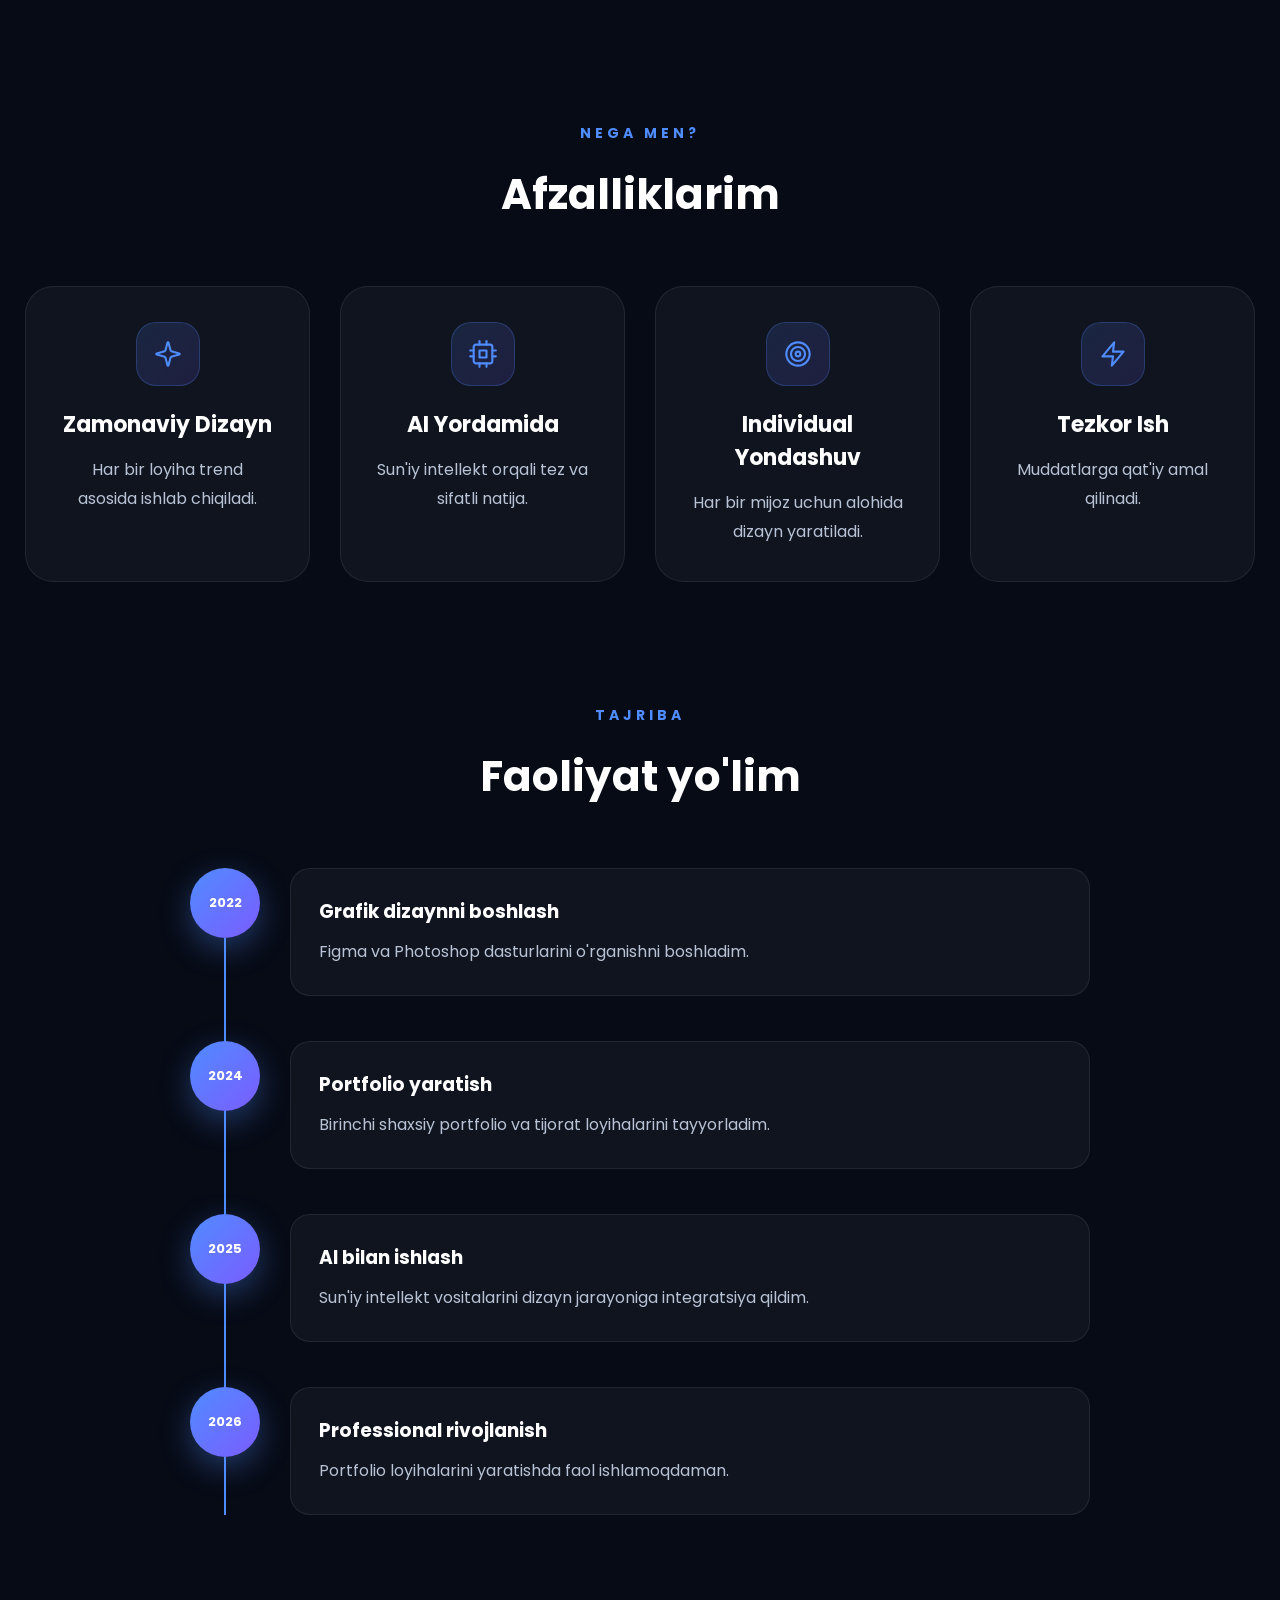
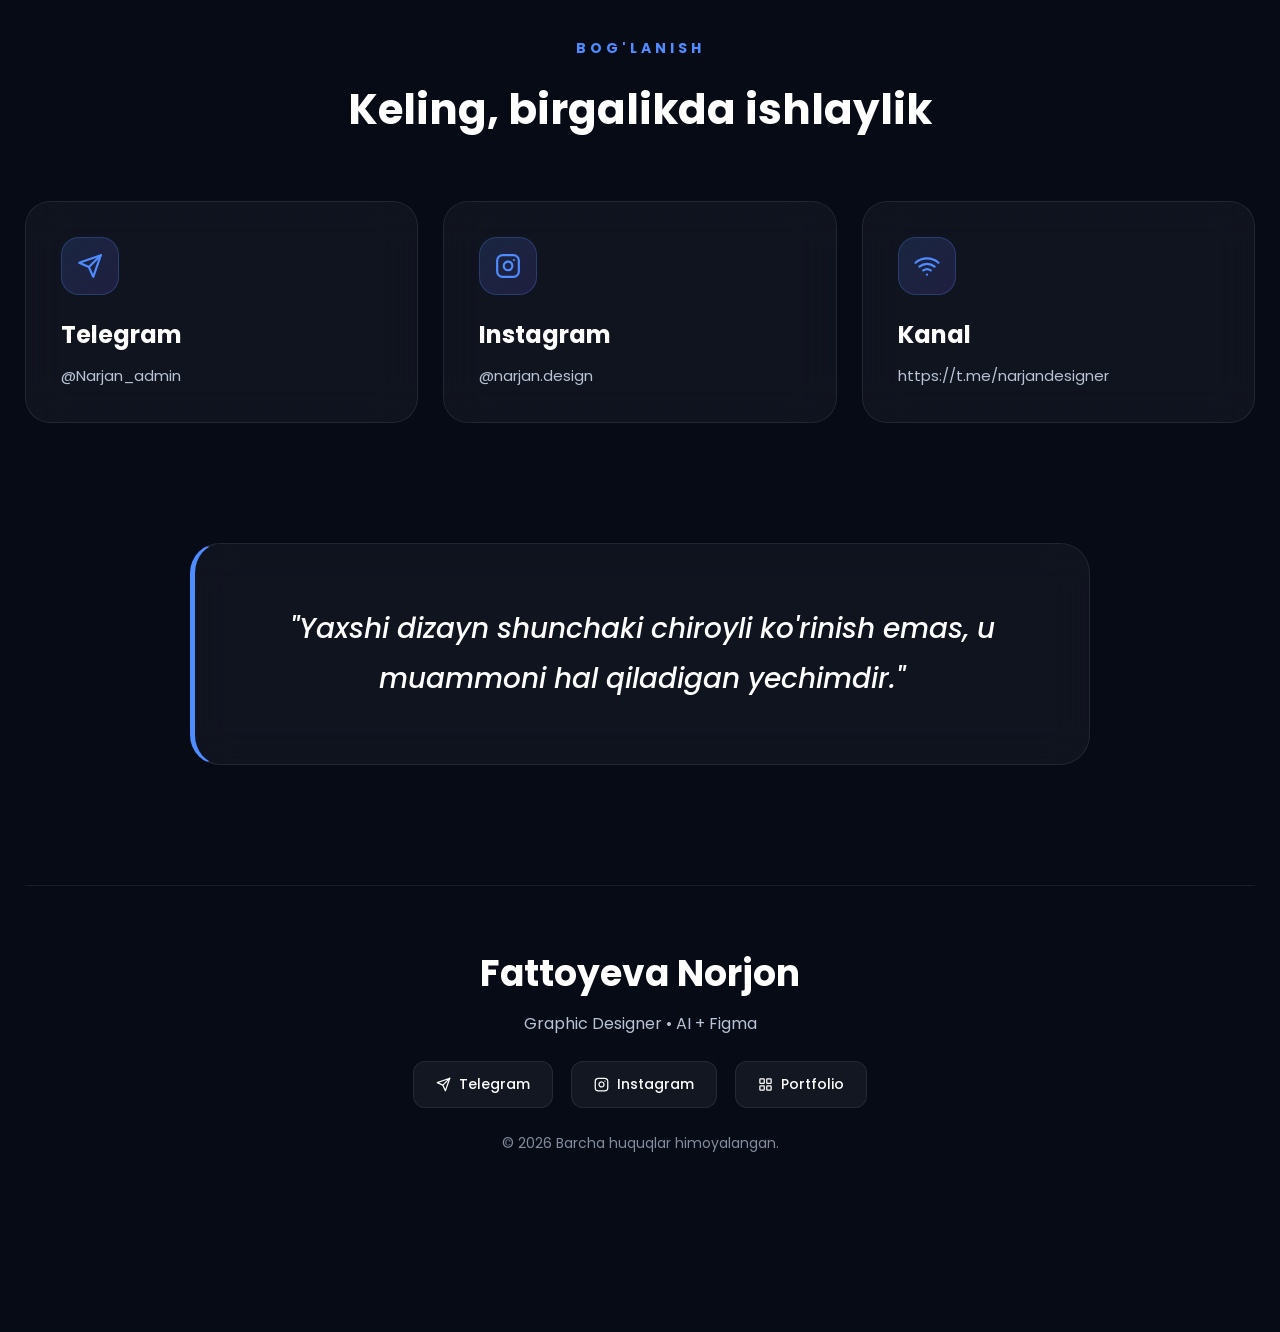
==== commit 642cc790: "v1" ====
--- a/about2.html
+++ b/about2.html
@@ -60,7 +60,7 @@
                         <a href="image.html" class="about2-btn">
                             <svg width="18" height="18" viewBox="0 0 24 24" fill="none" stroke="currentColor" stroke-width="2" stroke-linecap="round" stroke-linejoin="round"><rect x="3" y="3" width="7" height="7" rx="1"/><rect x="14" y="3" width="7" height="7" rx="1"/><rect x="14" y="14" width="7" height="7" rx="1"/><rect x="3" y="14" width="7" height="7" rx="1"/></svg>                            Portfolio
                         </a>
-                        <a href="https://t.me/Narjan_designer" class="about2-btn2">
+                        <a href="https://t.me/Narjan_admin" class="about2-btn2">
                             <svg width="18" height="18" viewBox="0 0 24 24" fill="none" stroke="currentColor" stroke-width="2" stroke-linecap="round" stroke-linejoin="round"><line x1="22" y1="2" x2="11" y2="13"/><polygon points="22 2 15 22 11 13 2 9 22 2"/></svg>                            Telegram
                         </a>
                         <a href="https://instagram.com/narjan_designer" class="about2-btn2">
@@ -286,12 +286,12 @@
                     <h2 data-i18n="contactTitle">Keling, birgalikda ishlaylik</h2>
                 </div>
                 <div class="about2-contact-grid">
-                    <a href="https://t.me/Narjan_designer" class="about2-contact-card">
+                    <a href="https://t.me/Narjan_admin" class="about2-contact-card">
                         <div class="about2-contact-icon">
                             <svg width="26" height="26" viewBox="0 0 24 24" fill="none" stroke="currentColor" stroke-width="2" stroke-linecap="round" stroke-linejoin="round"><line x1="22" y1="2" x2="11" y2="13"/><polygon points="22 2 15 22 11 13 2 9 22 2"/></svg>
                         </div>
                         <h3>Telegram</h3>
-                        <p>@Narjan_designer</p>
+                        <p>@Narjan_admin</p>
                     </a>
                     <a href="#" class="about2-contact-card">
                         <div class="about2-contact-icon">
@@ -322,7 +322,7 @@
                 <h2>Fattoyeva Norjon</h2>
                 <p>Graphic Designer • AI + Figma</p>
                 <div class="about2-social">
-                    <a href="https://t.me/Narjan_designer">
+                    <a href="https://t.me/@Narjan_admin">
                         <svg width="16" height="16" viewBox="0 0 24 24" fill="none" stroke="currentColor" stroke-width="2" stroke-linecap="round" stroke-linejoin="round"><line x1="22" y1="2" x2="11" y2="13"/><polygon points="22 2 15 22 11 13 2 9 22 2"/></svg>                        Telegram
                     </a>
                     <a href="https://instagram.com/narjan.design">
@@ -340,8 +340,8 @@
 
     <script>
         /* ══════════════════════════════════════
-                                                                       1. TRANSLATIONS
-                                                                    ══════════════════════════════════════ */
+                                                                                                       1. TRANSLATIONS
+                                                                                                    ══════════════════════════════════════ */
         const translations = {
             uz: {
                 back: "Orqaga",
